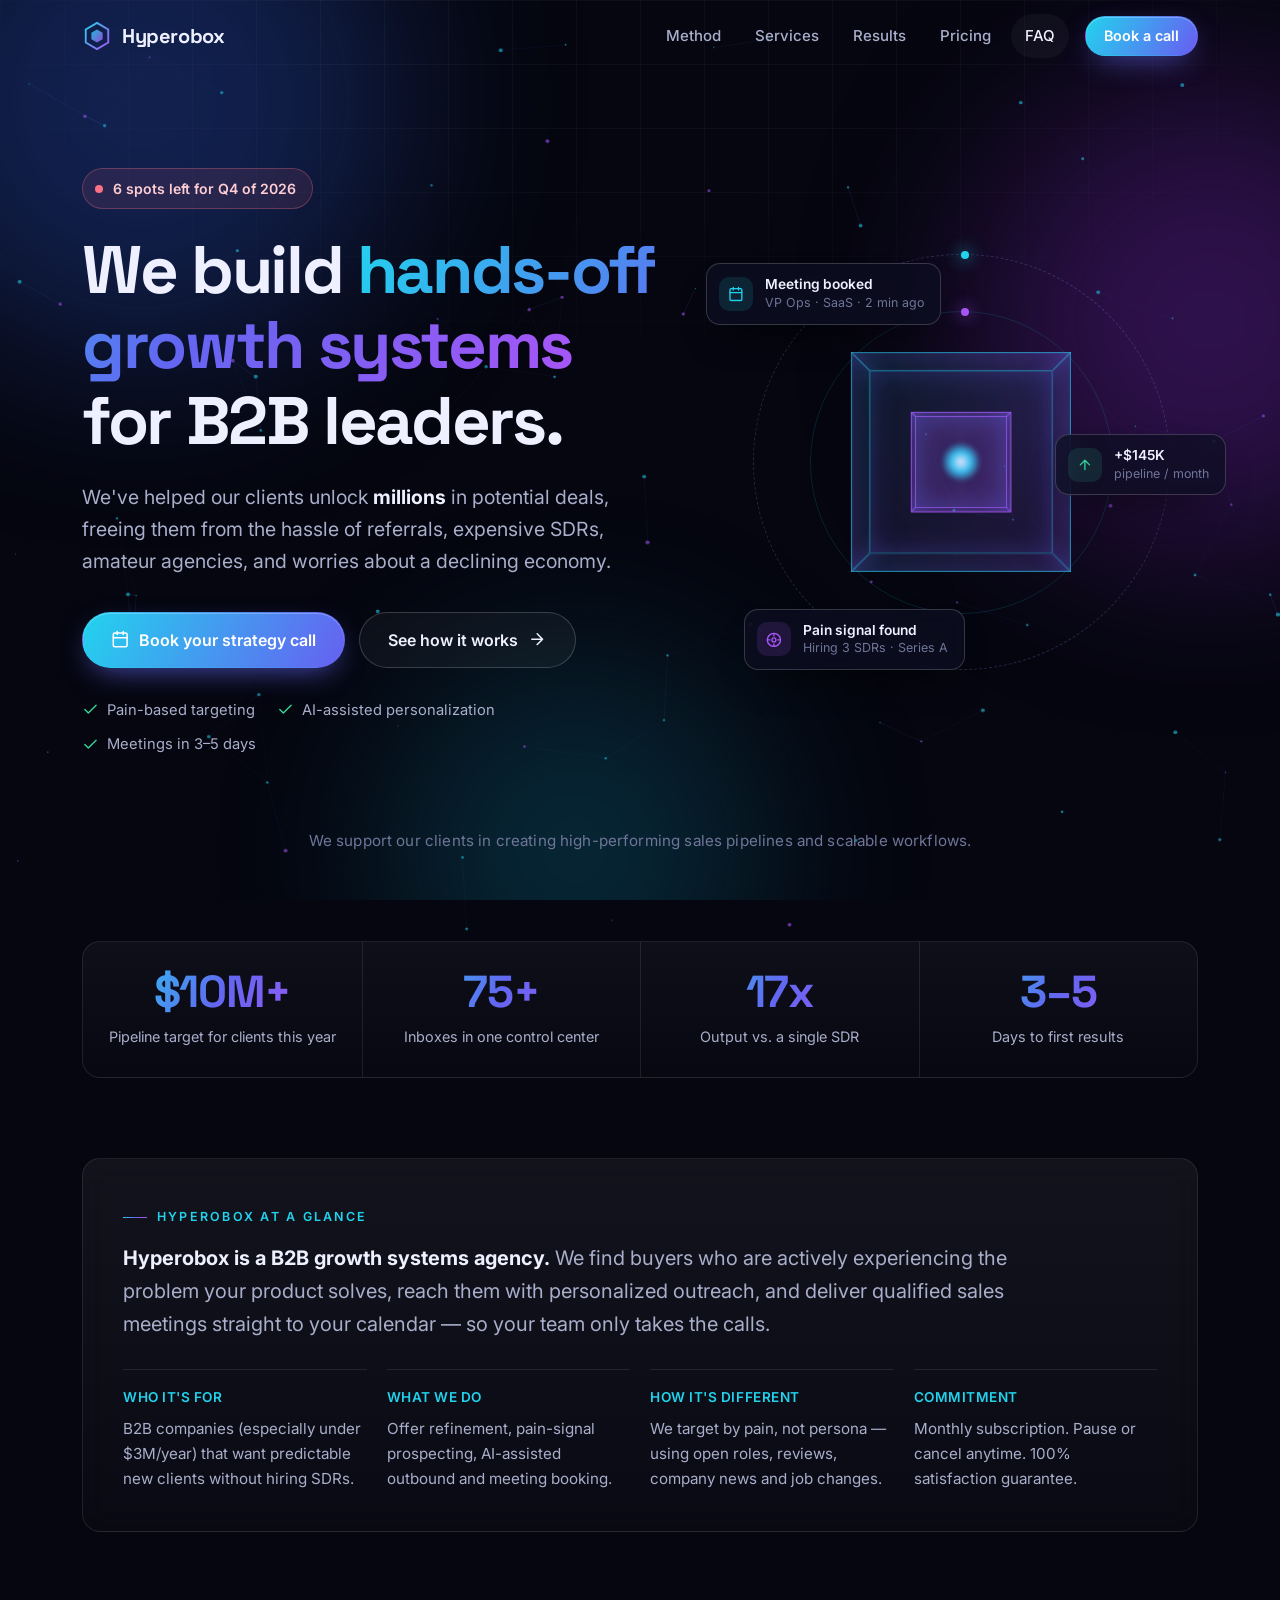
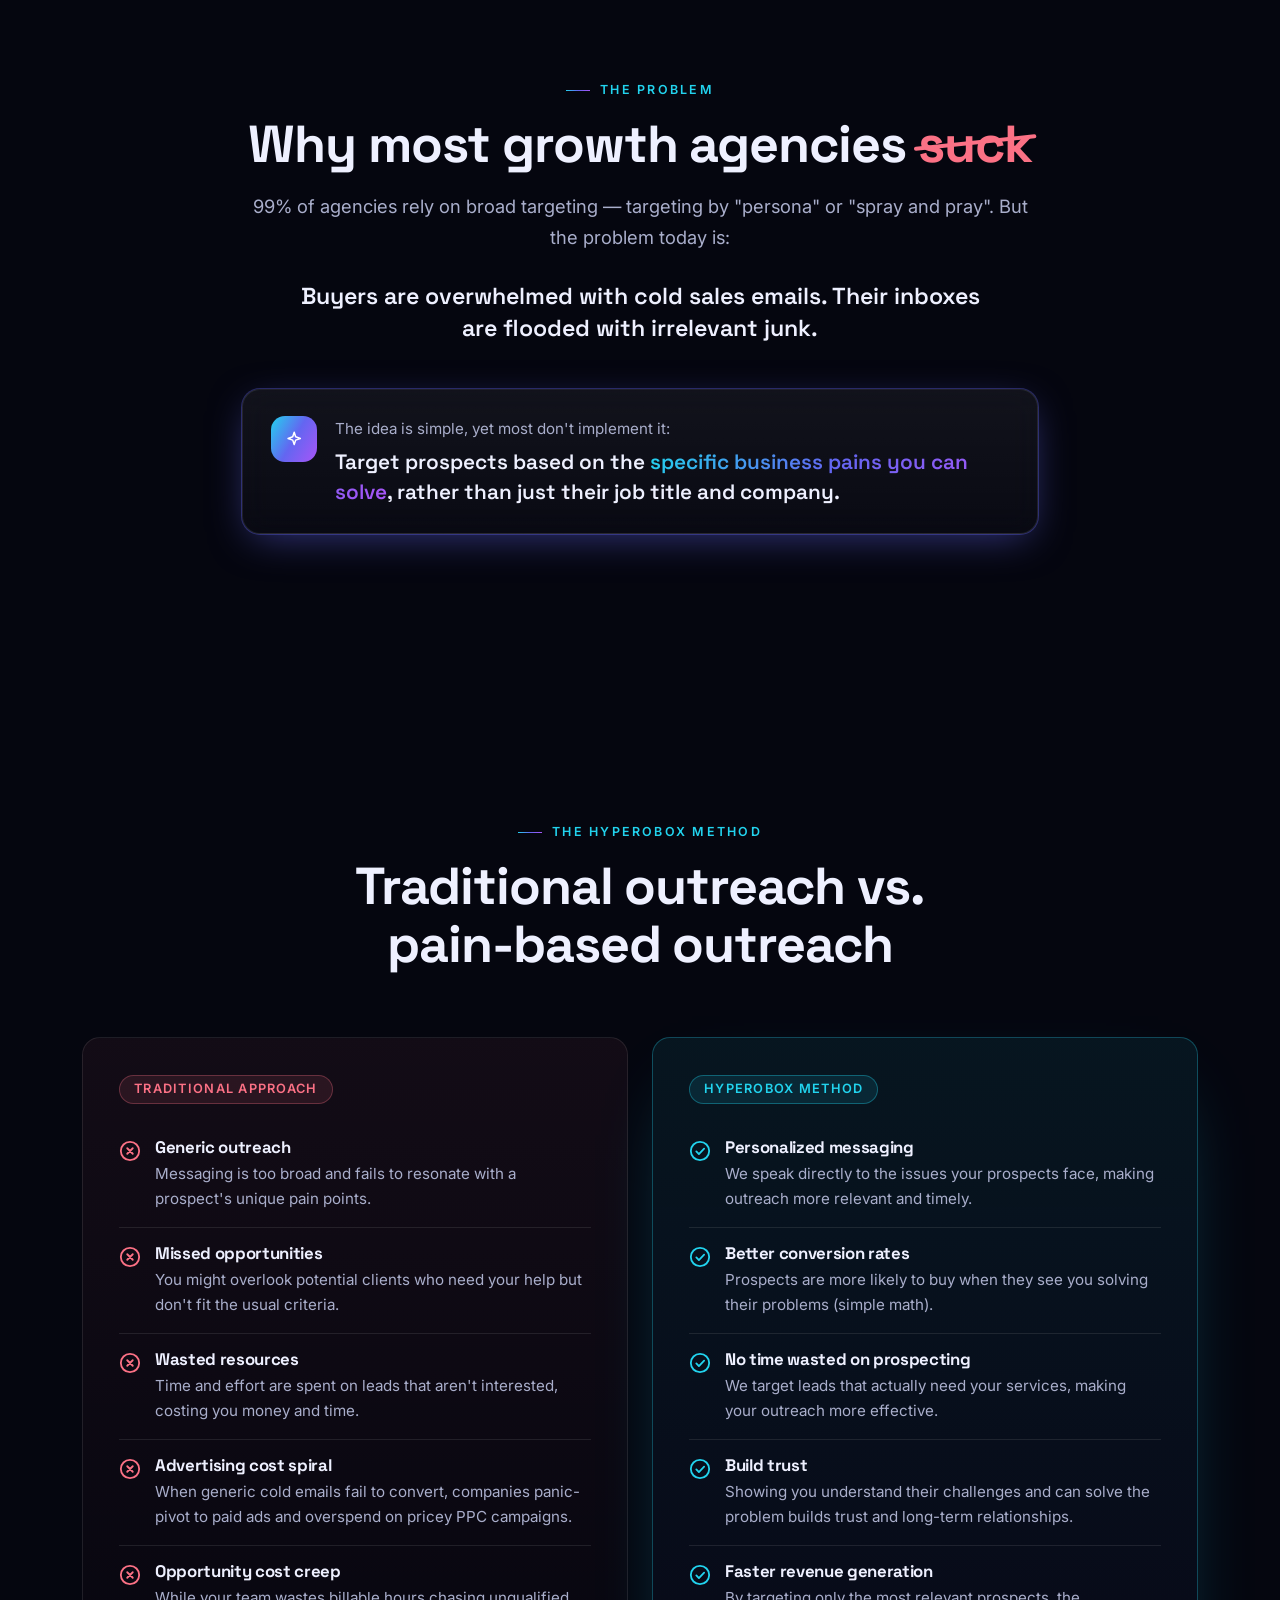
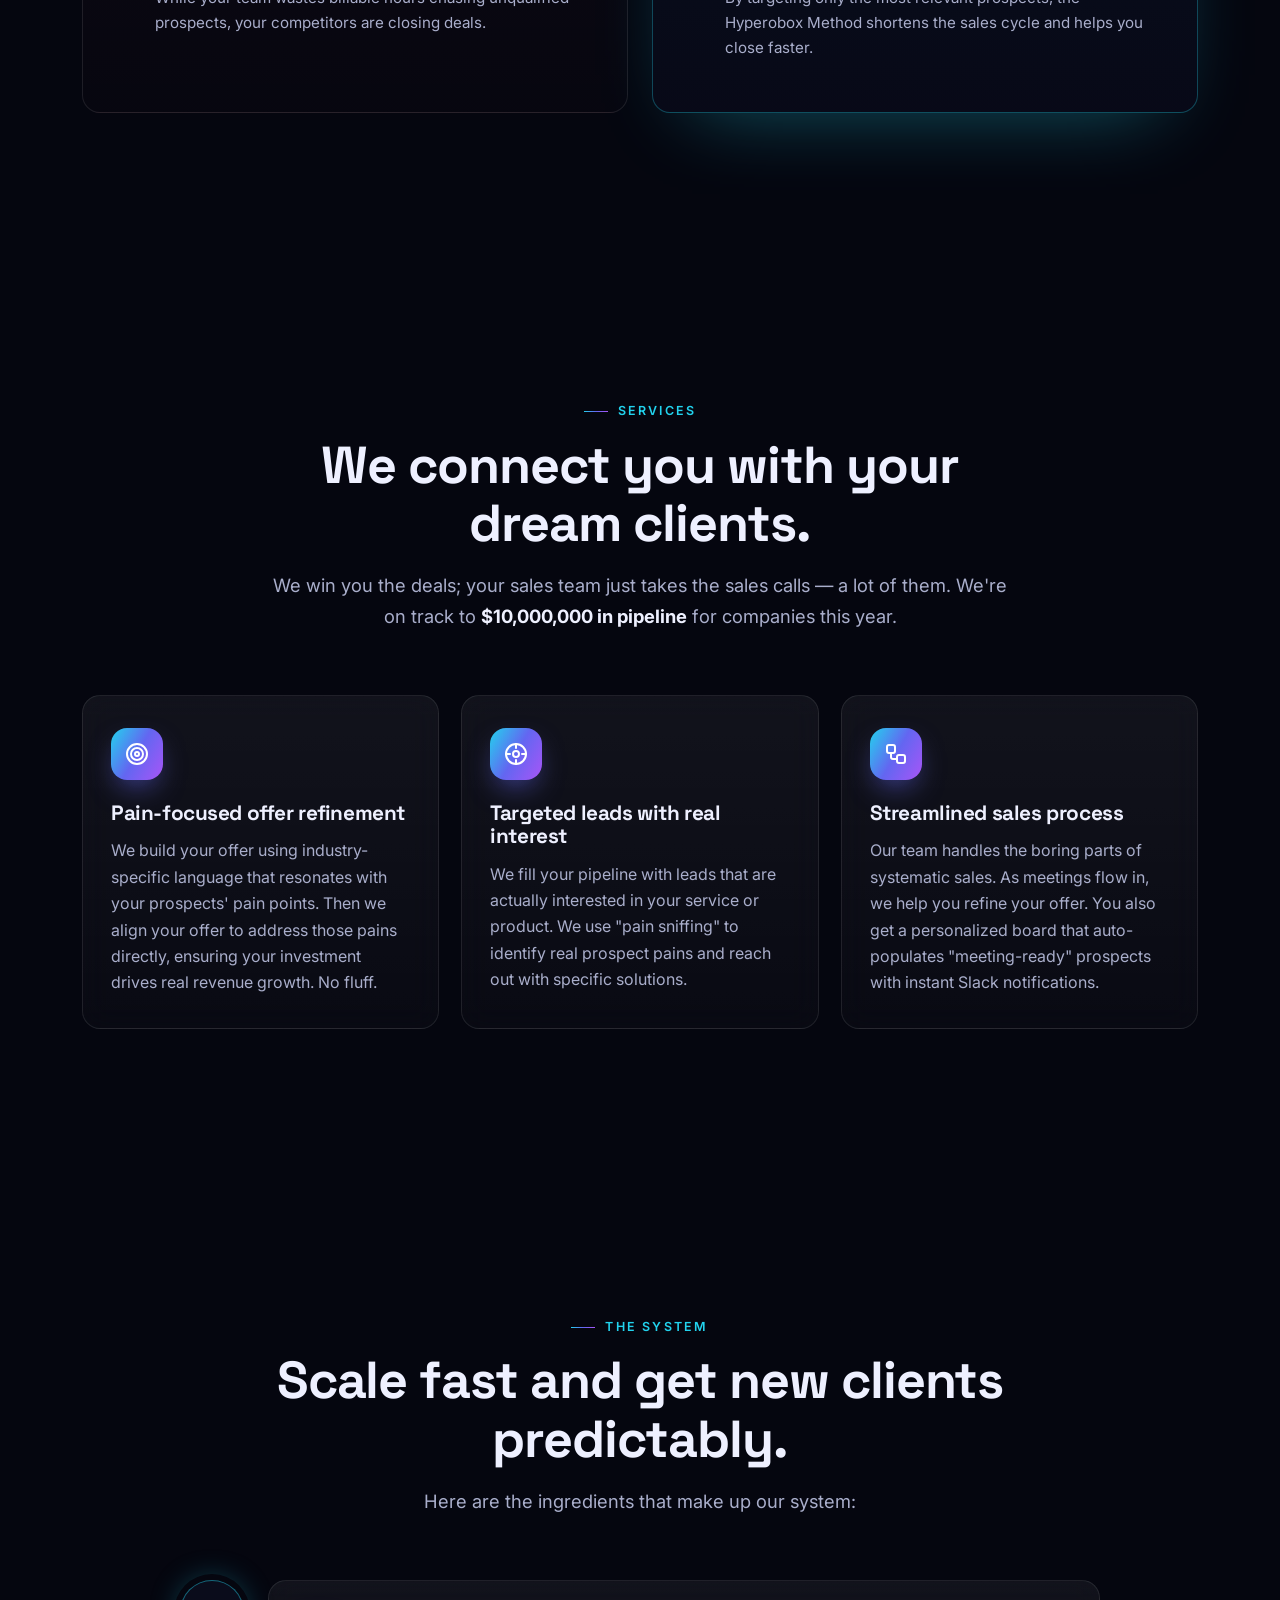
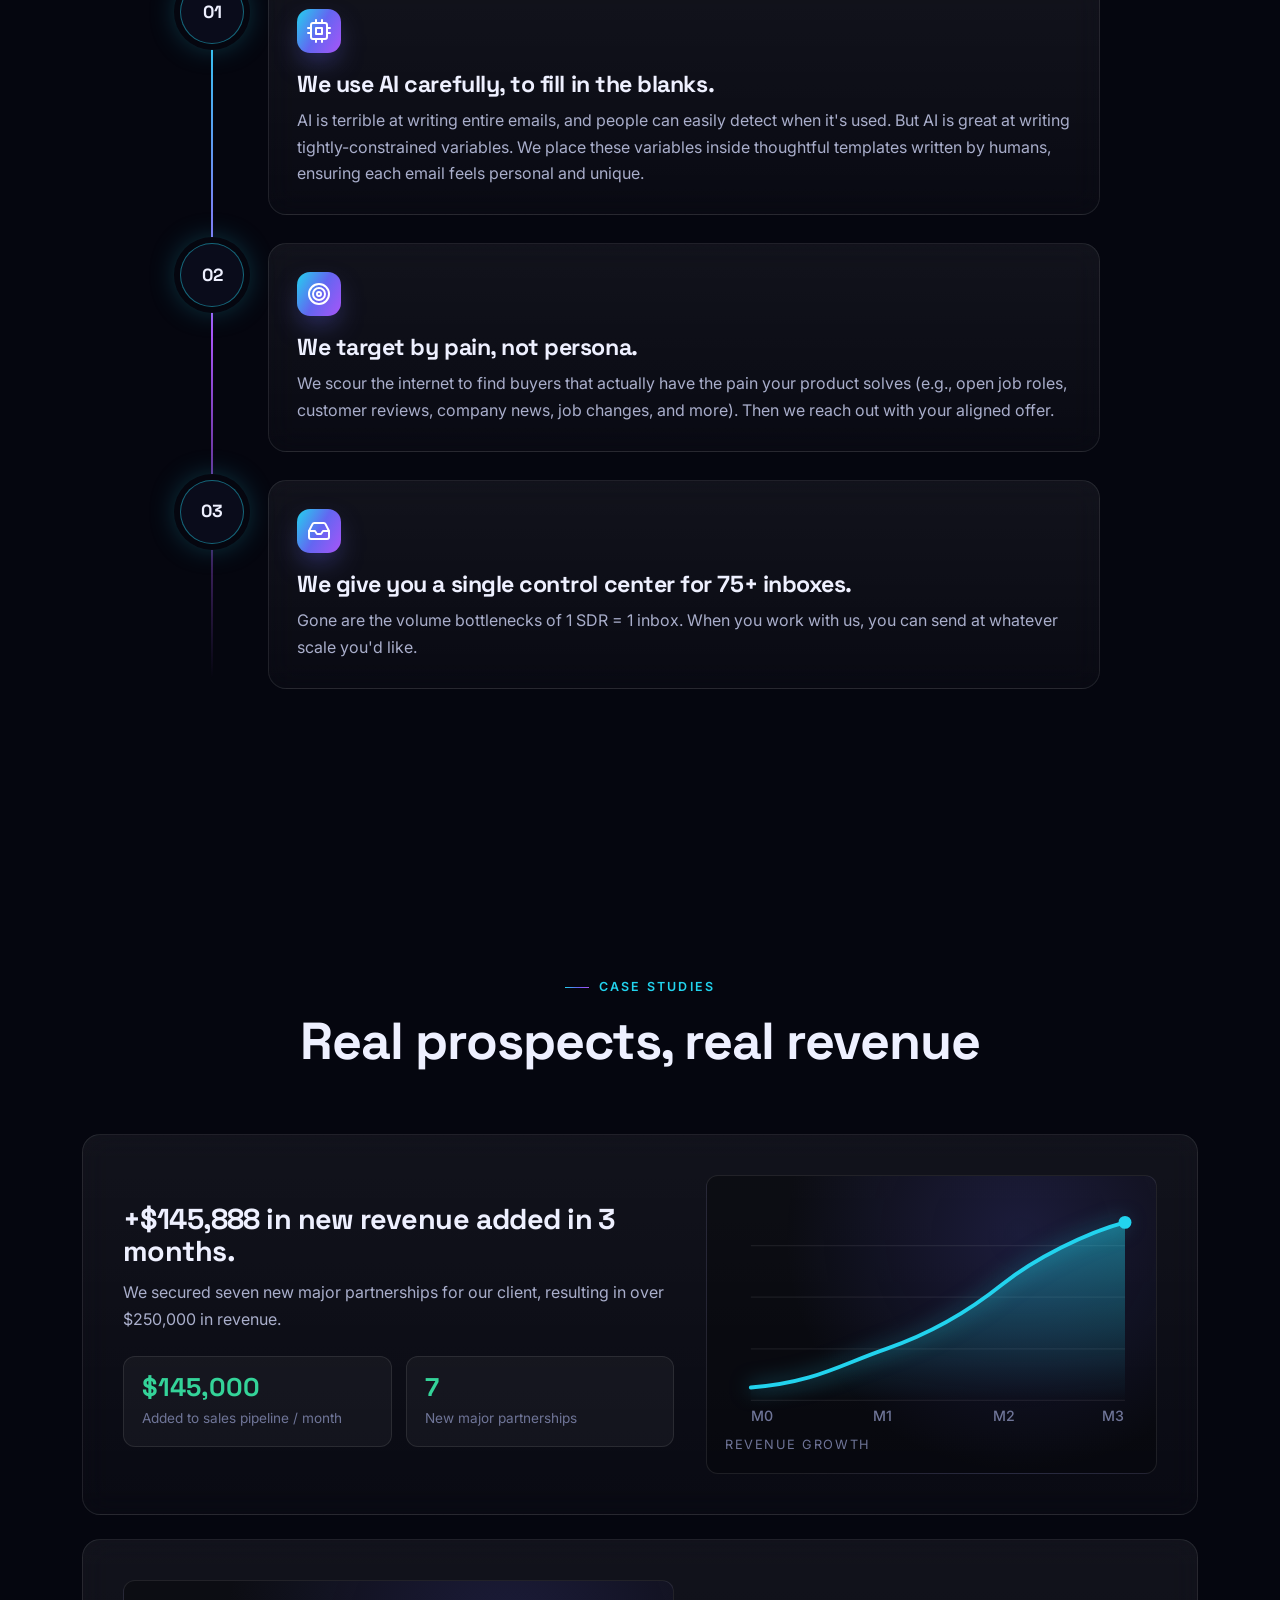
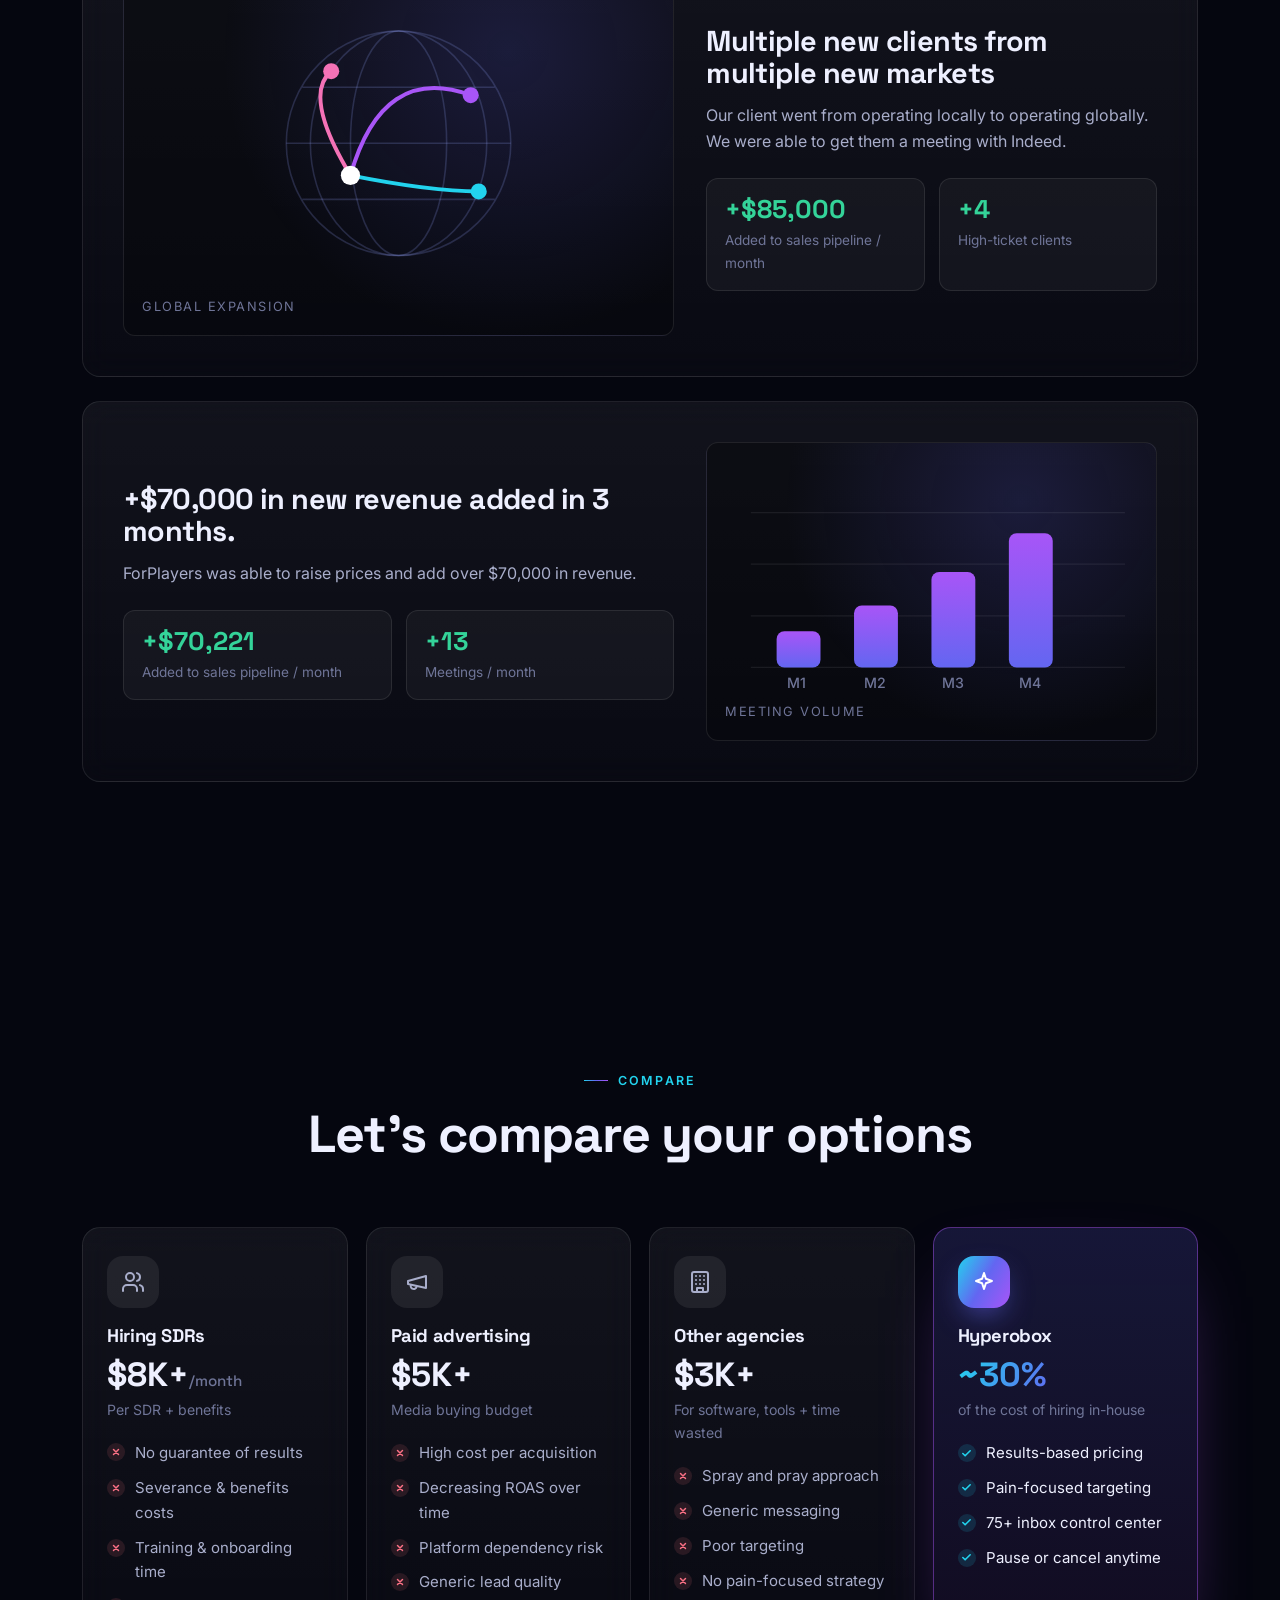
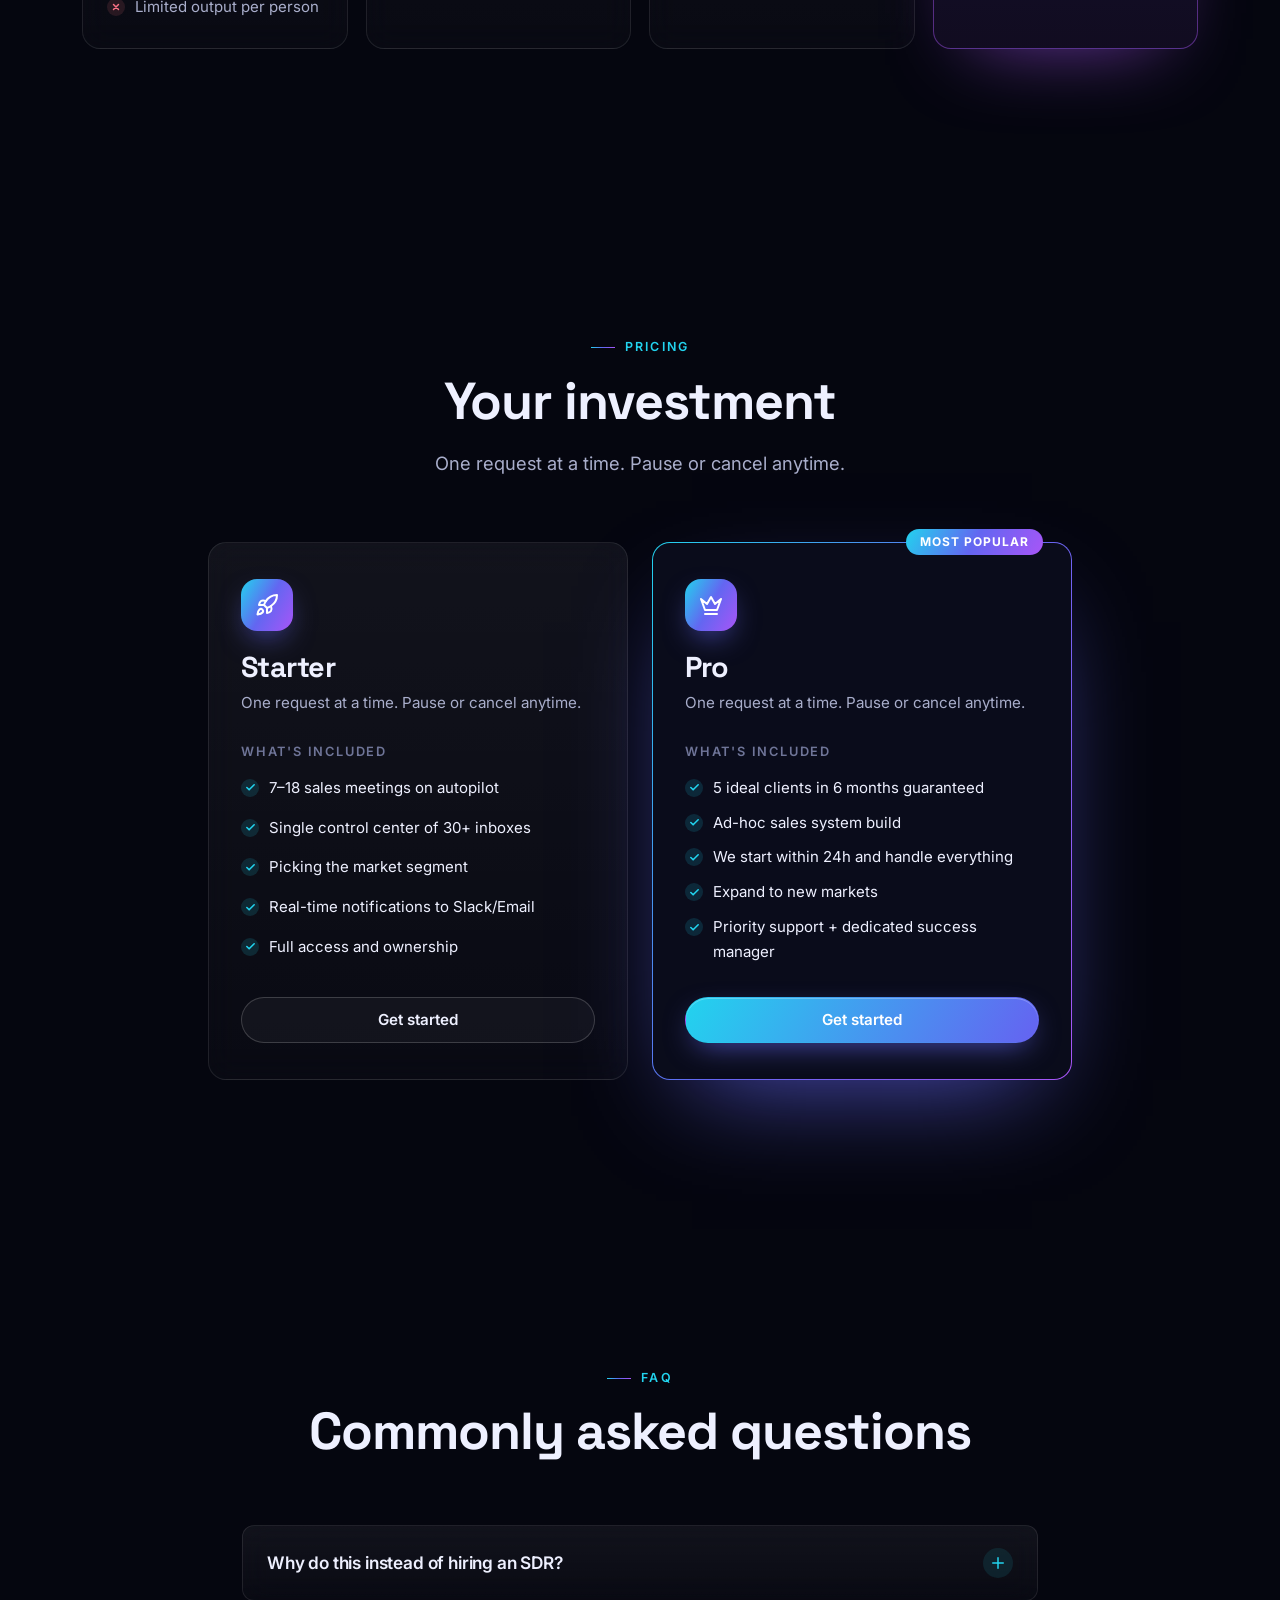
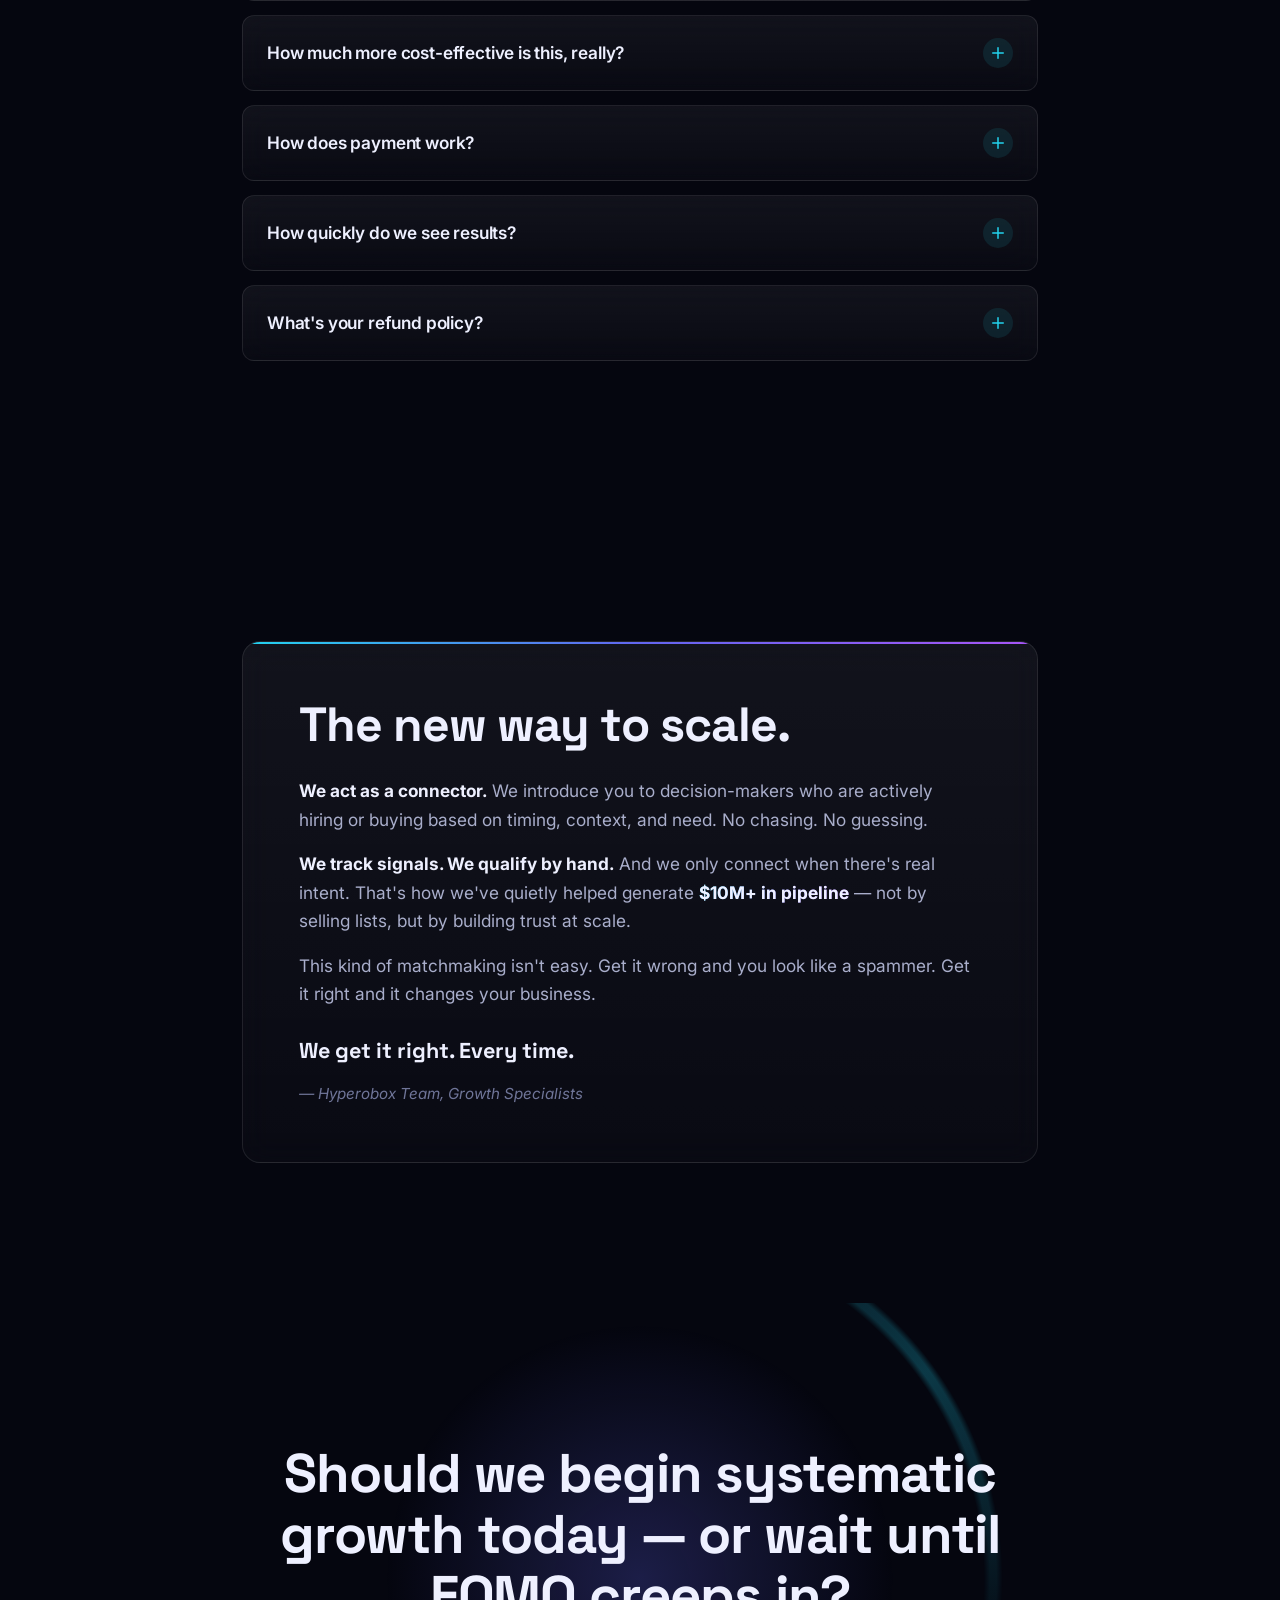
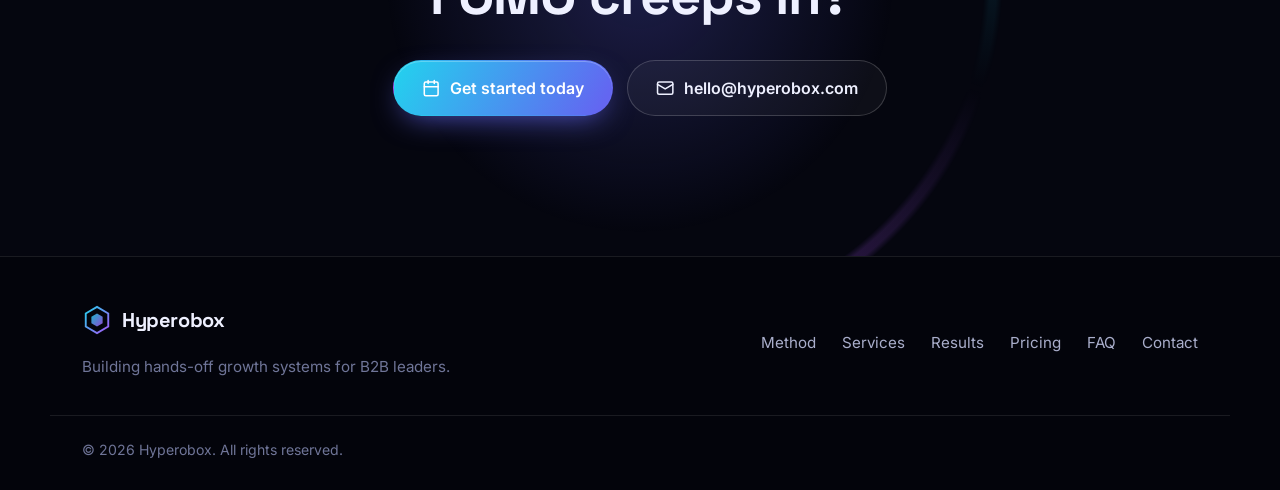
==== index.html @ f54b21c9 "Redesign Hyperobox site: futuristic UI, SEO and AI-discoverability - Rebuild index.html with semanti" ====
<!DOCTYPE html>
<html lang="en" dir="ltr">
<head>
  <meta charset="UTF-8" />
  <meta name="viewport" content="width=device-width, initial-scale=1, viewport-fit=cover" />

  <!-- Primary SEO -->
  <title>Hyperobox | Pain-Based B2B Lead Generation &amp; Growth Systems</title>
  <meta name="description" content="Hyperobox builds hands-off B2B growth systems: pain-based targeting, AI-assisted personalization and a 75+ inbox control center that books qualified sales meetings on autopilot." />
  <meta name="keywords" content="B2B lead generation, outbound sales system, cold email agency, pain-based targeting, appointment setting, sales pipeline, AI personalization, SDR alternative" />
  <meta name="author" content="Hyperobox" />
  <meta name="robots" content="index, follow, max-image-preview:large, max-snippet:-1, max-video-preview:-1" />
  <link rel="canonical" href="https://hyperobox.com/" />
  <meta name="theme-color" content="#05060f" />
  <meta name="color-scheme" content="dark" />

  <!-- Open Graph -->
  <meta property="og:type" content="website" />
  <meta property="og:site_name" content="Hyperobox" />
  <meta property="og:url" content="https://hyperobox.com/" />
  <meta property="og:title" content="Hyperobox | Hands-off B2B Growth Systems" />
  <meta property="og:description" content="Target by pain, not persona. Hyperobox fills your calendar with qualified B2B sales meetings — no SDRs, no spray-and-pray." />
  <meta property="og:image" content="https://hyperobox.com/assets/og-image.png" />
  <meta property="og:image:width" content="1200" />
  <meta property="og:image:height" content="630" />
  <meta property="og:image:alt" content="Hyperobox — hands-off growth systems for B2B leaders" />
  <meta property="og:locale" content="en_US" />

  <!-- Twitter -->
  <meta name="twitter:card" content="summary_large_image" />
  <meta name="twitter:title" content="Hyperobox | Hands-off B2B Growth Systems" />
  <meta name="twitter:description" content="Target by pain, not persona. Qualified B2B sales meetings on autopilot." />
  <meta name="twitter:image" content="https://hyperobox.com/assets/og-image.png" />

  <!-- Icons & manifest -->
  <link rel="icon" href="/favicon.svg" type="image/svg+xml" />
  <link rel="apple-touch-icon" href="/assets/apple-touch-icon.png" />
  <link rel="manifest" href="/site.webmanifest" />

  <!-- AI / LLM discovery -->
  <link rel="alternate" type="text/markdown" title="LLM-friendly summary" href="/llms.txt" />

  <!-- Fonts -->
  <link rel="preconnect" href="https://fonts.googleapis.com" />
  <link rel="preconnect" href="https://fonts.gstatic.com" crossorigin />
  <link rel="stylesheet" href="https://fonts.googleapis.com/css2?family=Inter:wght@400;500;600;700&family=Space+Grotesk:wght@500;600;700&display=swap" />

  <link rel="stylesheet" href="css/style.css" />
  <script>document.documentElement.classList.add("js")</script>

  <!-- Structured data (Schema.org) -->
  <script type="application/ld+json">
  {
    "@context": "https://schema.org",
    "@graph": [
      {
        "@type": "Organization",
        "@id": "https://hyperobox.com/#organization",
        "name": "Hyperobox",
        "url": "https://hyperobox.com/",
        "logo": "https://hyperobox.com/assets/logo.png",
        "email": "hello@hyperobox.com",
        "description": "Hyperobox builds hands-off B2B growth systems that target prospects by the business pains they have, not just their job title, and books qualified sales meetings for B2B companies.",
        "contactPoint": {
          "@type": "ContactPoint",
          "contactType": "sales",
          "email": "hello@hyperobox.com",
          "url": "https://cal.com/mohammadsunny/30min",
          "availableLanguage": ["English", "Bengali"]
        }
      },
      {
        "@type": "WebSite",
        "@id": "https://hyperobox.com/#website",
        "url": "https://hyperobox.com/",
        "name": "Hyperobox",
        "publisher": { "@id": "https://hyperobox.com/#organization" },
        "inLanguage": "en-US"
      },
      {
        "@type": "WebPage",
        "@id": "https://hyperobox.com/#webpage",
        "url": "https://hyperobox.com/",
        "name": "Hyperobox | Pain-Based B2B Lead Generation & Growth Systems",
        "isPartOf": { "@id": "https://hyperobox.com/#website" },
        "about": { "@id": "https://hyperobox.com/#service" },
        "primaryImageOfPage": "https://hyperobox.com/assets/og-image.png",
        "inLanguage": "en-US"
      },
      {
        "@type": "ProfessionalService",
        "@id": "https://hyperobox.com/#service",
        "name": "Hyperobox",
        "url": "https://hyperobox.com/",
        "image": "https://hyperobox.com/assets/og-image.png",
        "email": "hello@hyperobox.com",
        "priceRange": "$$",
        "areaServed": "Worldwide",
        "provider": { "@id": "https://hyperobox.com/#organization" },
        "serviceType": "B2B lead generation and outbound sales systems",
        "hasOfferCatalog": {
          "@type": "OfferCatalog",
          "name": "Hyperobox growth services",
          "itemListElement": [
            { "@type": "Offer", "itemOffered": { "@type": "Service", "name": "Pain-focused offer refinement", "description": "Rebuilds your offer in industry-specific language aligned to the exact pains your prospects have." } },
            { "@type": "Offer", "itemOffered": { "@type": "Service", "name": "Targeted leads with real interest", "description": "Pain-signal research (open roles, reviews, company news, job changes) to find buyers who need your product now." } },
            { "@type": "Offer", "itemOffered": { "@type": "Service", "name": "Streamlined sales process", "description": "A done-for-you outbound system with a single control center for 75+ inboxes and real-time Slack/email alerts for meeting-ready prospects." } },
            { "@type": "Offer", "name": "Starter plan", "description": "7–18 sales meetings on autopilot, control center of 30+ inboxes, market segment selection, real-time notifications, full access and ownership." },
            { "@type": "Offer", "name": "Pro plan", "description": "5 ideal clients in 6 months guaranteed, ad-hoc sales system build, start within 24h, new market expansion, priority support and dedicated success manager." }
          ]
        }
      },
      {
        "@type": "HowTo",
        "name": "How the Hyperobox growth system works",
        "description": "The three ingredients Hyperobox uses to help B2B companies scale and win new clients predictably.",
        "step": [
          { "@type": "HowToStep", "position": 1, "name": "Use AI carefully, to fill in the blanks", "text": "Human-written templates contain tightly-constrained variables that AI fills in, so every email feels personal and unique." },
          { "@type": "HowToStep", "position": 2, "name": "Target by pain, not persona", "text": "Find buyers who actually have the pain your product solves using signals like open job roles, customer reviews, company news and job changes, then reach out with an aligned offer." },
          { "@type": "HowToStep", "position": 3, "name": "Run everything from one control center", "text": "A single control center for more than 75 inboxes removes the 1 SDR = 1 inbox bottleneck so you can send at any scale." }
        ]
      },
      {
        "@type": "FAQPage",
        "@id": "https://hyperobox.com/#faq",
        "mainEntity": [
          { "@type": "Question", "name": "Why work with Hyperobox instead of hiring an SDR?", "acceptedAnswer": { "@type": "Answer", "text": "$8,595/mo minimum is what you'd pay a single good SDR — except for 17x the output. You're also on the hook for benefits and severance, and there's no guarantee they'll deliver. Our system is quantitatively and qualitatively better for most companies under $3M/year: you pay less and get results faster." } },
          { "@type": "Question", "name": "How much more cost-effective is Hyperobox, really?", "acceptedAnswer": { "@type": "Answer", "text": "When you account for payroll, benefits, severance and opportunity cost, our service is about 30% of the price of hiring in-house and about 70% of hiring an agency. You also get access to two ops executives who have helped scale several 8-figure companies, plus a 100% satisfaction guarantee." } },
          { "@type": "Question", "name": "How does payment work?", "acceptedAnswer": { "@type": "Answer", "text": "Our pricing is mostly based on results. After you choose a plan, we set up a subscription that renews on the same day each month. You can cancel or pause anytime." } },
          { "@type": "Question", "name": "How quickly do we see results?", "acceptedAnswer": { "@type": "Answer", "text": "You'll start seeing results within 3–5 days. Most clients see a positive ROI within the first month." } },
          { "@type": "Question", "name": "What's your refund policy?", "acceptedAnswer": { "@type": "Answer", "text": "If you're not 100% satisfied, we'll keep working for free until you are. We'll work diligently to address any concerns during your notice period." } }
        ]
      }
    ]
  }
  </script>
</head>

<body>
  <a class="skip-link" href="#main">Skip to content</a>

  <!-- Icon sprite (inline = zero extra requests) -->
  <svg width="0" height="0" class="sprite" aria-hidden="true" focusable="false">
    <defs>
      <linearGradient id="grad-icon" x1="0" y1="0" x2="1" y2="1">
        <stop offset="0" stop-color="#22d3ee" /><stop offset="1" stop-color="#a855f7" />
      </linearGradient>
    </defs>
    <symbol id="i-calendar" viewBox="0 0 24 24"><rect x="3" y="4" width="18" height="18" rx="2"/><path d="M16 2v4M8 2v4M3 10h18"/></symbol>
    <symbol id="i-arrow" viewBox="0 0 24 24"><path d="M5 12h14M12 5l7 7-7 7"/></symbol>
    <symbol id="i-x" viewBox="0 0 24 24"><circle cx="12" cy="12" r="10"/><path d="M15 9l-6 6M9 9l6 6"/></symbol>
    <symbol id="i-check-circle" viewBox="0 0 24 24"><circle cx="12" cy="12" r="10"/><path d="M8 12.5l2.8 2.8L16.5 9.5"/></symbol>
    <symbol id="i-check" viewBox="0 0 24 24"><path d="M20 6L9 17l-5-5"/></symbol>
    <symbol id="i-target" viewBox="0 0 24 24"><circle cx="12" cy="12" r="10"/><circle cx="12" cy="12" r="6"/><circle cx="12" cy="12" r="2"/></symbol>
    <symbol id="i-radar" viewBox="0 0 24 24"><circle cx="12" cy="12" r="10"/><path d="M22 12h-4M6 12H2M12 6V2M12 22v-4"/><circle cx="12" cy="12" r="3"/></symbol>
    <symbol id="i-flow" viewBox="0 0 24 24"><rect x="3" y="3" width="8" height="8" rx="2"/><path d="M7 11v4a2 2 0 0 0 2 2h4"/><rect x="13" y="13" width="8" height="8" rx="2"/></symbol>
    <symbol id="i-rocket" viewBox="0 0 24 24"><path d="M4.5 16.5c-1.5 1.26-2 5-2 5s3.74-.5 5-2c.71-.84.7-2.13-.09-2.91a2.18 2.18 0 0 0-2.91-.09z"/><path d="M12 15l-3-3a22 22 0 0 1 2-3.95A12.88 12.88 0 0 1 22 2c0 2.72-.78 7.5-6 11a22.35 22.35 0 0 1-4 2z"/><path d="M9 12H4s.55-3.03 2-4c1.62-1.08 5 0 5 0M12 15v5s3.03-.55 4-2c1.08-1.62 0-5 0-5"/></symbol>
    <symbol id="i-crown" viewBox="0 0 24 24"><path d="M2 6l4 11h12l4-11-6 5-4-7-4 7z"/><path d="M6 21h12"/></symbol>
    <symbol id="i-mail" viewBox="0 0 24 24"><rect x="2" y="4" width="20" height="16" rx="2"/><path d="M22 7l-10 6L2 7"/></symbol>
    <symbol id="i-spark" viewBox="0 0 24 24"><path d="M12 3l1.9 5.8L20 11l-6.1 2.2L12 19l-1.9-5.8L4 11l6.1-2.2z"/></symbol>
    <symbol id="i-flame" viewBox="0 0 24 24"><path d="M8.5 14.5A2.5 2.5 0 0 0 11 12c0-1.38-.5-2-1-3-1.07-2.14-.22-4.05 2-6 .5 2.5 2 4.9 4 6.5 2 1.6 3 3.5 3 5.5a7 7 0 1 1-14 0c0-1.15.43-2.29 1-3a2.5 2.5 0 0 0 2.5 2.5z"/></symbol>
    <symbol id="i-cpu" viewBox="0 0 24 24"><rect x="4" y="4" width="16" height="16" rx="2"/><rect x="9" y="9" width="6" height="6"/><path d="M9 1v3M15 1v3M9 20v3M15 20v3M20 9h3M20 14h3M1 9h3M1 14h3"/></symbol>
    <symbol id="i-inbox" viewBox="0 0 24 24"><path d="M22 12h-6l-2 3h-4l-2-3H2"/><path d="M5.45 5.11L2 12v6a2 2 0 0 0 2 2h16a2 2 0 0 0 2-2v-6l-3.45-6.89A2 2 0 0 0 16.76 4H7.24a2 2 0 0 0-1.79 1.11z"/></symbol>
    <symbol id="i-users" viewBox="0 0 24 24"><path d="M16 21v-2a4 4 0 0 0-4-4H6a4 4 0 0 0-4 4v2"/><circle cx="9" cy="7" r="4"/><path d="M22 21v-2a4 4 0 0 0-3-3.87M16 3.13a4 4 0 0 1 0 7.75"/></symbol>
    <symbol id="i-megaphone" viewBox="0 0 24 24"><path d="M3 11l18-5v12L3 14v-3z"/><path d="M11.6 16.8a3 3 0 1 1-5.8-1.6"/></symbol>
    <symbol id="i-building" viewBox="0 0 24 24"><rect x="4" y="2" width="16" height="20" rx="2"/><path d="M9 22v-4h6v4M8 6h.01M12 6h.01M16 6h.01M8 10h.01M12 10h.01M16 10h.01M8 14h.01M12 14h.01M16 14h.01"/></symbol>
    <symbol id="i-plus" viewBox="0 0 24 24"><path d="M12 5v14M5 12h14"/></symbol>
    <symbol id="i-up" viewBox="0 0 24 24"><path d="M12 19V5M5 12l7-7 7 7"/></symbol>
  </svg>

  <!-- Background layers -->
  <div class="bg-grid" aria-hidden="true"></div>
  <div class="bg-aurora" aria-hidden="true"><span></span><span></span><span></span></div>
  <div class="scroll-progress" aria-hidden="true"></div>

  <!-- Header / Navigation -->
  <header class="site-header" id="top">
    <nav class="nav container" aria-label="Primary">
      <a href="#home" class="brand" aria-label="Hyperobox home">
        <svg class="brand-mark" viewBox="0 0 32 32" aria-hidden="true">
          <path d="M16 2l12 7v14l-12 7-12-7V9z" fill="none" stroke="url(#grad-icon)" stroke-width="2"/>
          <path d="M16 9l6 3.5v7L16 23l-6-3.5v-7z" fill="url(#grad-icon)" opacity=".85"/>
        </svg>
        <span>Hyperobox</span>
      </a>

      <div class="nav-menu" id="nav-menu">
        <a href="#method" class="nav-link">Method</a>
        <a href="#services" class="nav-link">Services</a>
        <a href="#results" class="nav-link">Results</a>
        <a href="#pricing" class="nav-link">Pricing</a>
        <a href="#faq" class="nav-link">FAQ</a>
        <a href="https://cal.com/mohammadsunny/30min" class="btn btn-primary btn-sm nav-cta"
           data-cal-link="mohammadsunny/30min" data-cal-namespace="30min" data-cal-config='{"layout":"month_view"}'>
          Book a call
        </a>
      </div>

      <button class="nav-toggle" id="nav-toggle" type="button" aria-label="Open menu" aria-controls="nav-menu" aria-expanded="false">
        <span></span><span></span><span></span>
      </button>
    </nav>
  </header>

  <main id="main">
    <!-- HERO -->
    <section id="home" class="hero" aria-labelledby="hero-title">
      <canvas class="hero-canvas" id="hero-canvas" aria-hidden="true"></canvas>
      <div class="container hero-grid">
        <div class="hero-copy">
          <p class="pill reveal">
            <span class="pulse-dot" aria-hidden="true"></span>
            6 spots left for Q4 of 2026
          </p>

          <h1 id="hero-title" class="reveal">
            We build <span class="text-gradient"><span class="nowrap">hands-off</span> growth systems</span> for B2B leaders.
          </h1>

          <p class="lead reveal">
            We've helped our clients unlock <strong>millions</strong> in potential deals, freeing them from the hassle of
            referrals, expensive SDRs, amateur agencies, and worries about a declining economy.
          </p>

          <div class="hero-actions reveal">
            <a href="https://cal.com/mohammadsunny/30min" class="btn btn-primary btn-lg"
               data-cal-link="mohammadsunny/30min" data-cal-namespace="30min" data-cal-config='{"layout":"month_view"}'>
              <svg class="ico"><use href="#i-calendar"/></svg>
              Book your strategy call
            </a>
            <a href="#method" class="btn btn-ghost btn-lg">
              See how it works
              <svg class="ico"><use href="#i-arrow"/></svg>
            </a>
          </div>

          <ul class="hero-trust reveal" aria-label="What you get">
            <li><svg class="ico"><use href="#i-check"/></svg> Pain-based targeting</li>
            <li><svg class="ico"><use href="#i-check"/></svg> AI-assisted personalization</li>
            <li><svg class="ico"><use href="#i-check"/></svg> Meetings in 3–5 days</li>
          </ul>
        </div>

        <!-- Hero visual: the "hyper box" -->
        <div class="hero-visual" aria-hidden="true">
          <div class="orbit orbit-1"></div>
          <div class="orbit orbit-2"></div>
          <div class="hypercube">
            <div class="cube cube-outer">
              <i class="f1"></i><i class="f2"></i><i class="f3"></i><i class="f4"></i><i class="f5"></i><i class="f6"></i>
            </div>
            <div class="cube cube-inner">
              <i class="f1"></i><i class="f2"></i><i class="f3"></i><i class="f4"></i><i class="f5"></i><i class="f6"></i>
            </div>
            <div class="core"></div>
          </div>

          <div class="float-card fc-1">
            <span class="fc-icon"><svg class="ico"><use href="#i-calendar"/></svg></span>
            <div><b>Meeting booked</b><small>VP Ops · SaaS · 2 min ago</small></div>
          </div>
          <div class="float-card fc-2">
            <span class="fc-icon fc-green"><svg class="ico"><use href="#i-up"/></svg></span>
            <div><b>+$145K</b><small>pipeline / month</small></div>
          </div>
          <div class="float-card fc-3">
            <span class="fc-icon fc-violet"><svg class="ico"><use href="#i-radar"/></svg></span>
            <div><b>Pain signal found</b><small>Hiring 3 SDRs · Series A</small></div>
          </div>
        </div>
      </div>

      <div class="container">
        <p class="hero-metric reveal">We support our clients in creating high-performing sales pipelines and scalable workflows.</p>
      </div>
    </section>

    <!-- STATS / AT A GLANCE -->
    <section class="stats" aria-label="Hyperobox by the numbers">
      <div class="container stats-grid">
        <div class="stat reveal">
          <span class="stat-value" data-count="10" data-prefix="$" data-suffix="M+">$10M+</span>
          <span class="stat-label">Pipeline target for clients this year</span>
        </div>
        <div class="stat reveal">
          <span class="stat-value" data-count="75" data-suffix="+">75+</span>
          <span class="stat-label">Inboxes in one control center</span>
        </div>
        <div class="stat reveal">
          <span class="stat-value" data-count="17" data-suffix="x">17x</span>
          <span class="stat-label">Output vs. a single SDR</span>
        </div>
        <div class="stat reveal">
          <span class="stat-value">3–5</span>
          <span class="stat-label">Days to first results</span>
        </div>
      </div>
    </section>

    <!-- AT A GLANCE (concise, answer-engine friendly) -->
    <section class="glance" aria-labelledby="glance-title">
      <div class="container">
        <div class="glance-card glass reveal">
          <h2 id="glance-title" class="eyebrow">Hyperobox at a glance</h2>
          <p class="glance-summary">
            <strong>Hyperobox is a B2B growth systems agency.</strong> We find buyers who are actively experiencing the
            problem your product solves, reach them with personalized outreach, and deliver qualified sales meetings
            straight to your calendar — so your team only takes the calls.
          </p>
          <dl class="glance-list">
            <div><dt>Who it's for</dt><dd>B2B companies (especially under $3M/year) that want predictable new clients without hiring SDRs.</dd></div>
            <div><dt>What we do</dt><dd>Offer refinement, pain-signal prospecting, AI-assisted outbound and meeting booking.</dd></div>
            <div><dt>How it's different</dt><dd>We target by pain, not persona — using open roles, reviews, company news and job changes.</dd></div>
            <div><dt>Commitment</dt><dd>Monthly subscription. Pause or cancel anytime. 100% satisfaction guarantee.</dd></div>
          </dl>
        </div>
      </div>
    </section>

    <!-- PROBLEM -->
    <section class="section problem" aria-labelledby="problem-title">
      <div class="container narrow center">
        <p class="eyebrow reveal">The problem</p>
        <h2 id="problem-title" class="reveal">Why most growth agencies <em class="strike">suck</em></h2>
        <p class="section-sub reveal">
          99% of agencies rely on broad targeting — targeting by "persona" or "spray and pray". But the problem today is:
        </p>
        <p class="callout-quote reveal">
          Buyers are overwhelmed with cold sales emails. Their inboxes are flooded with irrelevant junk.
        </p>
        <div class="insight glass reveal">
          <span class="insight-icon"><svg class="ico"><use href="#i-spark"/></svg></span>
          <div>
            <p class="insight-kicker">The idea is simple, yet most don't implement it:</p>
            <p class="insight-text">Target prospects based on the <span class="text-gradient">specific business pains you can solve</span>, rather than just their job title and company.</p>
          </div>
        </div>
      </div>
    </section>

    <!-- COMPARISON -->
    <section id="method" class="section compare" aria-labelledby="compare-title">
      <div class="container">
        <div class="section-head center">
          <p class="eyebrow reveal">The Hyperobox Method</p>
          <h2 id="compare-title" class="reveal">Traditional outreach vs. <span class="nowrap">pain-based</span> outreach</h2>
        </div>

        <div class="compare-grid">
          <article class="compare-col compare-old reveal" aria-labelledby="old-title">
            <header class="compare-head">
              <span class="tag tag-red">Traditional approach</span>
              <h3 id="old-title" class="visually-hidden">Traditional approach</h3>
            </header>
            <ul class="compare-list">
              <li><svg class="ico ico-x"><use href="#i-x"/></svg><div><h4>Generic outreach</h4><p>Messaging is too broad and fails to resonate with a prospect's unique pain points.</p></div></li>
              <li><svg class="ico ico-x"><use href="#i-x"/></svg><div><h4>Missed opportunities</h4><p>You might overlook potential clients who need your help but don't fit the usual criteria.</p></div></li>
              <li><svg class="ico ico-x"><use href="#i-x"/></svg><div><h4>Wasted resources</h4><p>Time and effort are spent on leads that aren't interested, costing you money and time.</p></div></li>
              <li><svg class="ico ico-x"><use href="#i-x"/></svg><div><h4>Advertising cost spiral</h4><p>When generic cold emails fail to convert, companies panic-pivot to paid ads and overspend on pricey PPC campaigns.</p></div></li>
              <li><svg class="ico ico-x"><use href="#i-x"/></svg><div><h4>Opportunity cost creep</h4><p>While your team wastes billable hours chasing unqualified prospects, your competitors are closing deals.</p></div></li>
            </ul>
          </article>

          <article class="compare-col compare-new reveal" aria-labelledby="new-title">
            <header class="compare-head">
              <span class="tag tag-cyan">Hyperobox Method</span>
              <h3 id="new-title" class="visually-hidden">Hyperobox Method</h3>
            </header>
            <ul class="compare-list">
              <li><svg class="ico ico-ok"><use href="#i-check-circle"/></svg><div><h4>Personalized messaging</h4><p>We speak directly to the issues your prospects face, making outreach more relevant and timely.</p></div></li>
              <li><svg class="ico ico-ok"><use href="#i-check-circle"/></svg><div><h4>Better conversion rates</h4><p>Prospects are more likely to buy when they see you solving their problems (simple math).</p></div></li>
              <li><svg class="ico ico-ok"><use href="#i-check-circle"/></svg><div><h4>No time wasted on prospecting</h4><p>We target leads that actually need your services, making your outreach more effective.</p></div></li>
              <li><svg class="ico ico-ok"><use href="#i-check-circle"/></svg><div><h4>Build trust</h4><p>Showing you understand their challenges and can solve the problem builds trust and long-term relationships.</p></div></li>
              <li><svg class="ico ico-ok"><use href="#i-check-circle"/></svg><div><h4>Faster revenue generation</h4><p>By targeting only the most relevant prospects, the Hyperobox Method shortens the sales cycle and helps you close faster.</p></div></li>
            </ul>
          </article>
        </div>
      </div>
    </section>

    <!-- SERVICES -->
    <section id="services" class="section services" aria-labelledby="services-title">
      <div class="container">
        <div class="section-head center">
          <p class="eyebrow reveal">Services</p>
          <h2 id="services-title" class="reveal">We connect you with your dream clients.</h2>
          <p class="section-sub reveal">
            We win you the deals; your sales team just takes the sales calls — a lot of them.
            We're on track to <strong>$10,000,000 in pipeline</strong> for companies this year.
          </p>
        </div>

        <div class="card-grid">
          <article class="card glass tilt reveal">
            <span class="card-icon"><svg class="ico"><use href="#i-target"/></svg></span>
            <h3>Pain-focused offer refinement</h3>
            <p>We build your offer using industry-specific language that resonates with your prospects' pain points. Then we align your offer to address those pains directly, ensuring your investment drives real revenue growth. No fluff.</p>
          </article>
          <article class="card glass tilt reveal">
            <span class="card-icon"><svg class="ico"><use href="#i-radar"/></svg></span>
            <h3>Targeted leads with real interest</h3>
            <p>We fill your pipeline with leads that are actually interested in your service or product. We use "pain sniffing" to identify real prospect pains and reach out with specific solutions.</p>
          </article>
          <article class="card glass tilt reveal">
            <span class="card-icon"><svg class="ico"><use href="#i-flow"/></svg></span>
            <h3>Streamlined sales process</h3>
            <p>Our team handles the boring parts of systematic sales. As meetings flow in, we help you refine your offer. You also get a personalized board that auto-populates "meeting-ready" prospects with instant Slack notifications.</p>
          </article>
        </div>
      </div>
    </section>

    <!-- SYSTEM / PROCESS -->
    <section class="section system" aria-labelledby="system-title">
      <div class="container">
        <div class="section-head center">
          <p class="eyebrow reveal">The system</p>
          <h2 id="system-title" class="reveal">Scale fast and get new clients predictably.</h2>
          <p class="section-sub reveal">Here are the ingredients that make up our system:</p>
        </div>

        <ol class="timeline">
          <li class="step reveal">
            <span class="step-num">01</span>
            <div class="step-body glass">
              <span class="card-icon"><svg class="ico"><use href="#i-cpu"/></svg></span>
              <h3>We use AI carefully, to fill in the blanks.</h3>
              <p>AI is terrible at writing entire emails, and people can easily detect when it's used. But AI is great at writing tightly-constrained variables. We place these variables inside thoughtful templates written by humans, ensuring each email feels personal and unique.</p>
            </div>
          </li>
          <li class="step reveal">
            <span class="step-num">02</span>
            <div class="step-body glass">
              <span class="card-icon"><svg class="ico"><use href="#i-target"/></svg></span>
              <h3>We target by pain, not persona.</h3>
              <p>We scour the internet to find buyers that actually have the pain your product solves (e.g., open job roles, customer reviews, company news, job changes, and more). Then we reach out with your aligned offer.</p>
            </div>
          </li>
          <li class="step reveal">
            <span class="step-num">03</span>
            <div class="step-body glass">
              <span class="card-icon"><svg class="ico"><use href="#i-inbox"/></svg></span>
              <h3>We give you a single control center for 75+ inboxes.</h3>
              <p>Gone are the volume bottlenecks of 1 SDR = 1 inbox. When you work with us, you can send at whatever scale you'd like.</p>
            </div>
          </li>
        </ol>
      </div>
    </section>

    <!-- RESULTS -->
    <section id="results" class="section results" aria-labelledby="results-title">
      <div class="container">
        <div class="section-head center">
          <p class="eyebrow reveal">Case studies</p>
          <h2 id="results-title" class="reveal">Real prospects, real revenue</h2>
        </div>

        <div class="cases">
          <article class="case glass reveal">
            <div class="case-copy">
              <h3>+$145,888 in new revenue added in 3 months.</h3>
              <p>We secured seven new major partnerships for our client, resulting in over $250,000 in revenue.</p>
              <div class="metrics">
                <div class="metric"><span class="metric-value">$145,000</span><span class="metric-label">Added to sales pipeline / month</span></div>
                <div class="metric"><span class="metric-value">7</span><span class="metric-label">New major partnerships</span></div>
              </div>
            </div>
            <figure class="case-viz">
              <svg viewBox="0 0 320 180" role="img" aria-labelledby="c1t">
                <title id="c1t">Monthly pipeline growing over three months</title>
                <defs>
                  <linearGradient id="area1" x1="0" y1="0" x2="0" y2="1"><stop offset="0" stop-color="#22d3ee" stop-opacity=".45"/><stop offset="1" stop-color="#22d3ee" stop-opacity="0"/></linearGradient>
                </defs>
                <g class="viz-grid"><path d="M20 40H310M20 80H310M20 120H310M20 160H310"/></g>
                <path class="viz-area" d="M20 160 L20 150 C70 146 90 132 125 120 S190 90 215 70 S280 30 310 22 L310 160Z" fill="url(#area1)"/>
                <path class="viz-line draw" d="M20 150 C70 146 90 132 125 120 S190 90 215 70 S280 30 310 22" stroke="#22d3ee"/>
                <circle class="viz-dot" cx="310" cy="22" r="5" fill="#22d3ee"/>
                <g class="viz-label"><text x="20" y="176">M0</text><text x="115" y="176">M1</text><text x="208" y="176">M2</text><text x="292" y="176">M3</text></g>
              </svg>
              <figcaption>Revenue growth</figcaption>
            </figure>
          </article>

          <article class="case glass reveal">
            <div class="case-copy">
              <h3>Multiple new clients from multiple new markets</h3>
              <p>Our client went from operating locally to operating globally. We were able to get them a meeting with Indeed.</p>
              <div class="metrics">
                <div class="metric"><span class="metric-value">+$85,000</span><span class="metric-label">Added to sales pipeline / month</span></div>
                <div class="metric"><span class="metric-value">+4</span><span class="metric-label">High-ticket clients</span></div>
              </div>
            </div>
            <figure class="case-viz">
              <svg viewBox="0 0 320 180" role="img" aria-labelledby="c2t">
                <title id="c2t">Expansion from one local market to several global markets</title>
                <g class="viz-globe">
                  <circle cx="160" cy="90" r="70"/>
                  <ellipse cx="160" cy="90" rx="30" ry="70"/>
                  <ellipse cx="160" cy="90" rx="55" ry="70"/>
                  <path d="M90 90H230M100 55H220M100 125H220"/>
                </g>
                <g class="viz-arcs">
                  <path class="draw" d="M130 110 Q150 40 205 60" stroke="#a855f7"/>
                  <path class="draw" d="M130 110 Q180 120 210 120" stroke="#22d3ee"/>
                  <path class="draw" d="M130 110 Q100 60 118 45" stroke="#f472b6"/>
                </g>
                <circle cx="130" cy="110" r="6" fill="#fff"/>
                <circle cx="205" cy="60" r="5" fill="#a855f7"/><circle cx="210" cy="120" r="5" fill="#22d3ee"/><circle cx="118" cy="45" r="5" fill="#f472b6"/>
              </svg>
              <figcaption>Global expansion</figcaption>
            </figure>
          </article>

          <article class="case glass reveal">
            <div class="case-copy">
              <h3>+$70,000 in new revenue added in 3 months.</h3>
              <p>ForPlayers was able to raise prices and add over $70,000 in revenue.</p>
              <div class="metrics">
                <div class="metric"><span class="metric-value">+$70,221</span><span class="metric-label">Added to sales pipeline / month</span></div>
                <div class="metric"><span class="metric-value">+13</span><span class="metric-label">Meetings / month</span></div>
              </div>
            </div>
            <figure class="case-viz">
              <svg viewBox="0 0 320 180" role="img" aria-labelledby="c3t">
                <title id="c3t">Meeting volume increasing month over month</title>
                <defs>
                  <linearGradient id="bar" x1="0" y1="1" x2="0" y2="0"><stop offset="0" stop-color="#6366f1"/><stop offset="1" stop-color="#a855f7"/></linearGradient>
                </defs>
                <g class="viz-grid"><path d="M20 40H310M20 80H310M20 120H310M20 160H310"/></g>
                <g class="viz-bars" fill="url(#bar)">
                  <rect x="40" y="132" width="34" height="28" rx="6"/>
                  <rect x="100" y="112" width="34" height="48" rx="6"/>
                  <rect x="160" y="86" width="34" height="74" rx="6"/>
                  <rect x="220" y="56" width="34" height="104" rx="6"/>
                </g>
                <g class="viz-label"><text x="48" y="176">M1</text><text x="108" y="176">M2</text><text x="168" y="176">M3</text><text x="228" y="176">M4</text></g>
              </svg>
              <figcaption>Meeting volume</figcaption>
            </figure>
          </article>
        </div>
      </div>
    </section>

    <!-- OPTIONS -->
    <section class="section options" aria-labelledby="options-title">
      <div class="container">
        <div class="section-head center">
          <p class="eyebrow reveal">Compare</p>
          <h2 id="options-title" class="reveal">Let's compare your options</h2>
        </div>

        <div class="options-grid">
          <article class="option glass reveal">
            <span class="card-icon dim"><svg class="ico"><use href="#i-users"/></svg></span>
            <h3>Hiring SDRs</h3>
            <p class="option-cost">$8K+<small>/month</small></p>
            <p class="option-sub">Per SDR + benefits</p>
            <ul class="x-list">
              <li>No guarantee of results</li>
              <li>Severance &amp; benefits costs</li>
              <li>Training &amp; onboarding time</li>
              <li>Limited output per person</li>
            </ul>
          </article>
          <article class="option glass reveal">
            <span class="card-icon dim"><svg class="ico"><use href="#i-megaphone"/></svg></span>
            <h3>Paid advertising</h3>
            <p class="option-cost">$5K+</p>
            <p class="option-sub">Media buying budget</p>
            <ul class="x-list">
              <li>High cost per acquisition</li>
              <li>Decreasing ROAS over time</li>
              <li>Platform dependency risk</li>
              <li>Generic lead quality</li>
            </ul>
          </article>
          <article class="option glass reveal">
            <span class="card-icon dim"><svg class="ico"><use href="#i-building"/></svg></span>
            <h3>Other agencies</h3>
            <p class="option-cost">$3K+</p>
            <p class="option-sub">For software, tools + time wasted</p>
            <ul class="x-list">
              <li>Spray and pray approach</li>
              <li>Generic messaging</li>
              <li>Poor targeting</li>
              <li>No pain-focused strategy</li>
            </ul>
          </article>
          <article class="option option-win reveal">
            <span class="card-icon"><svg class="ico"><use href="#i-spark"/></svg></span>
            <h3>Hyperobox</h3>
            <p class="option-cost text-gradient">~30%</p>
            <p class="option-sub">of the cost of hiring in-house</p>
            <ul class="ok-list">
              <li>Results-based pricing</li>
              <li>Pain-focused targeting</li>
              <li>75+ inbox control center</li>
              <li>Pause or cancel anytime</li>
            </ul>
          </article>
        </div>
      </div>
    </section>

    <!-- PRICING -->
    <section id="pricing" class="section pricing" aria-labelledby="pricing-title">
      <div class="container">
        <div class="section-head center">
          <p class="eyebrow reveal">Pricing</p>
          <h2 id="pricing-title" class="reveal">Your investment</h2>
          <p class="section-sub reveal">One request at a time. Pause or cancel anytime.</p>
        </div>

        <div class="pricing-grid">
          <article class="plan glass reveal">
            <span class="card-icon"><svg class="ico"><use href="#i-rocket"/></svg></span>
            <h3>Starter</h3>
            <p class="plan-sub">One request at a time. Pause or cancel anytime.</p>
            <p class="plan-label">What's included</p>
            <ul class="ok-list">
              <li>7–18 sales meetings on autopilot</li>
              <li>Single control center of 30+ inboxes</li>
              <li>Picking the market segment</li>
              <li>Real-time notifications to Slack/Email</li>
              <li>Full access and ownership</li>
            </ul>
            <a href="https://cal.com/mohammadsunny/30min" class="btn btn-ghost btn-block"
               data-cal-link="mohammadsunny/30min" data-cal-namespace="30min" data-cal-config='{"layout":"month_view"}'>Get started</a>
          </article>

          <article class="plan plan-pro reveal">
            <span class="plan-badge">Most popular</span>
            <span class="card-icon"><svg class="ico"><use href="#i-crown"/></svg></span>
            <h3>Pro</h3>
            <p class="plan-sub">One request at a time. Pause or cancel anytime.</p>
            <p class="plan-label">What's included</p>
            <ul class="ok-list">
              <li>5 ideal clients in 6 months guaranteed</li>
              <li>Ad-hoc sales system build</li>
              <li>We start within 24h and handle everything</li>
              <li>Expand to new markets</li>
              <li>Priority support + dedicated success manager</li>
            </ul>
            <a href="https://cal.com/mohammadsunny/30min" class="btn btn-primary btn-block"
               data-cal-link="mohammadsunny/30min" data-cal-namespace="30min" data-cal-config='{"layout":"month_view"}'>Get started</a>
          </article>
        </div>
      </div>
    </section>

    <!-- FAQ -->
    <section id="faq" class="section faq" aria-labelledby="faq-title">
      <div class="container narrow">
        <div class="section-head center">
          <p class="eyebrow reveal">FAQ</p>
          <h2 id="faq-title" class="reveal">Commonly asked questions</h2>
        </div>

        <div class="faq-list">
          <details class="faq-item glass reveal">
            <summary><h3>Why do this instead of hiring an SDR?</h3><svg class="ico faq-ico"><use href="#i-plus"/></svg></summary>
            <div class="faq-answer"><p>$8,595/mo minimum is what you'd pay a single good SDR — except for 17x the output. You're also on the hook for benefits + severance, and there's no guarantee they'll deliver. Our system is quantitatively &amp; qualitatively better for most companies under $3M/year: you pay less and get results faster.</p></div>
          </details>
          <details class="faq-item glass reveal">
            <summary><h3>How much more cost-effective is this, really?</h3><svg class="ico faq-ico"><use href="#i-plus"/></svg></summary>
            <div class="faq-answer"><p>When you account for payroll, benefits, severance, and opportunity cost, our service is ~30% of the price of hiring in-house and ~70% of hiring an agency. You also get access to two ops executives who have helped scale several 8-figure companies, plus a 100% satisfaction guarantee.</p></div>
          </details>
          <details class="faq-item glass reveal">
            <summary><h3>How does payment work?</h3><svg class="ico faq-ico"><use href="#i-plus"/></svg></summary>
            <div class="faq-answer"><p>Our pricing is mostly based on results. After you choose a plan, we set up a subscription that renews on the same day each month. You can cancel or pause anytime.</p></div>
          </details>
          <details class="faq-item glass reveal">
            <summary><h3>How quickly do we see results?</h3><svg class="ico faq-ico"><use href="#i-plus"/></svg></summary>
            <div class="faq-answer"><p>You'll start seeing results within 3–5 days. Most clients see a positive ROI within the first month — no delays, no excuses.</p></div>
          </details>
          <details class="faq-item glass reveal">
            <summary><h3>What's your refund policy?</h3><svg class="ico faq-ico"><use href="#i-plus"/></svg></summary>
            <div class="faq-answer"><p>If you're not 100% satisfied, we'll keep working for free until you are. We'll work diligently to address any concerns during your notice period.</p></div>
          </details>
        </div>
      </div>
    </section>

    <!-- MANIFESTO -->
    <section class="section manifesto" aria-labelledby="manifesto-title">
      <div class="container narrow">
        <div class="manifesto-card glass reveal">
          <h2 id="manifesto-title">The new way to scale.</h2>
          <p><strong>We act as a connector.</strong> We introduce you to decision-makers who are actively hiring or buying based on timing, context, and need. No chasing. No guessing.</p>
          <p><strong>We track signals. We qualify by hand.</strong> And we only connect when there's real intent. That's how we've quietly helped generate <strong class="text-gradient">$10M+ in pipeline</strong> — not by selling lists, but by building trust at scale.</p>
          <p>This kind of matchmaking isn't easy. Get it wrong and you look like a spammer. Get it right and it changes your business.</p>
          <p class="manifesto-close">We get it right. Every time.</p>
          <p class="signature">— Hyperobox Team, Growth Specialists</p>
        </div>
      </div>
    </section>

    <!-- FINAL CTA -->
    <section id="contact" class="final-cta" aria-labelledby="cta-title">
      <div class="container center">
        <div class="cta-ring" aria-hidden="true"></div>
        <h2 id="cta-title" class="reveal">Should we begin systematic growth today — or wait until FOMO creeps in?</h2>
        <div class="hero-actions center reveal">
          <a href="https://cal.com/mohammadsunny/30min" class="btn btn-primary btn-lg"
             data-cal-link="mohammadsunny/30min" data-cal-namespace="30min" data-cal-config='{"layout":"month_view"}'>
            <svg class="ico"><use href="#i-calendar"/></svg>
            Get started today
          </a>
          <a href="mailto:hello@hyperobox.com" class="btn btn-ghost btn-lg">
            <svg class="ico"><use href="#i-mail"/></svg>
            hello@hyperobox.com
          </a>
        </div>
      </div>
    </section>
  </main>

  <footer class="site-footer">
    <div class="container footer-grid">
      <div>
        <a href="#home" class="brand" aria-label="Hyperobox home">
          <svg class="brand-mark" viewBox="0 0 32 32" aria-hidden="true">
            <path d="M16 2l12 7v14l-12 7-12-7V9z" fill="none" stroke="url(#grad-icon)" stroke-width="2"/>
            <path d="M16 9l6 3.5v7L16 23l-6-3.5v-7z" fill="url(#grad-icon)" opacity=".85"/>
          </svg>
          <span>Hyperobox</span>
        </a>
        <p class="footer-tag">Building hands-off growth systems for B2B leaders.</p>
      </div>
      <nav aria-label="Footer">
        <a href="#method">Method</a>
        <a href="#services">Services</a>
        <a href="#results">Results</a>
        <a href="#pricing">Pricing</a>
        <a href="#faq">FAQ</a>
        <a href="mailto:hello@hyperobox.com">Contact</a>
      </nav>
    </div>
    <div class="container footer-bottom">
      <p>&copy; <span id="year">2026</span> Hyperobox. All rights reserved.</p>
    </div>
  </footer>

  <button class="to-top" id="to-top" type="button" aria-label="Back to top">
    <svg class="ico"><use href="#i-up"/></svg>
  </button>

  <script src="js/main.js" defer></script>

  <!-- Cal.com element-click embed -->
  <script>
    (function (C, A, L) {
      let p = function (a, ar) { a.q.push(ar); };
      let d = C.document;
      C.Cal = C.Cal || function () {
        let cal = C.Cal;
        let ar = arguments;
        if (!cal.loaded) {
          cal.ns = {};
          cal.q = cal.q || [];
          d.head.appendChild(d.createElement("script")).src = A;
          cal.loaded = true;
        }
        if (ar[0] === L) {
          const api = function () { p(api, arguments); };
          const namespace = ar[1];
          api.q = api.q || [];
          if (typeof namespace === "string") {
            cal.ns[namespace] = cal.ns[namespace] || api;
            p(cal.ns[namespace], ar);
            p(cal, ["initNamespace", namespace]);
          } else p(cal, ar);
          return;
        }
        p(cal, ar);
      };
    })(window, "https://app.cal.com/embed/embed.js", "init");

    Cal("init", "30min", { origin: "https://app.cal.com" });
    Cal.ns["30min"]("ui", { hideEventTypeDetails: false, layout: "month_view" });
  </script>
</body>
</html>
---- css/style.css ----
/* =========================================================
   Hyperobox — futuristic design system
   ========================================================= */

:root {
  --bg: #05060f;
  --bg-2: #0a0c1b;
  --surface: rgba(255, 255, 255, 0.04);
  --surface-2: rgba(255, 255, 255, 0.07);
  --border: rgba(255, 255, 255, 0.09);
  --border-hi: rgba(255, 255, 255, 0.18);
  --text: #eef0ff;
  --text-2: #a9aecb;
  --text-3: #6f7598;
  --cyan: #22d3ee;
  --indigo: #6366f1;
  --violet: #a855f7;
  --pink: #f472b6;
  --green: #34d399;
  --red: #fb7185;
  --grad: linear-gradient(120deg, var(--cyan) 0%, var(--indigo) 50%, var(--violet) 100%);
  --grad-soft: linear-gradient(120deg, rgba(34, 211, 238, .16), rgba(168, 85, 247, .16));
  --glow: 0 0 0 1px rgba(99, 102, 241, .35), 0 10px 40px -10px rgba(99, 102, 241, .55);

  --font: "Inter", system-ui, -apple-system, "Segoe UI", Roboto, sans-serif;
  --font-display: "Space Grotesk", var(--font);

  --radius: 18px;
  --radius-sm: 12px;
  --container: 1180px;
  --gutter: clamp(16px, 4vw, 32px);
  --section: clamp(72px, 11vw, 140px);
  --ease: cubic-bezier(.2, .8, .2, 1);
}

/* ---------- Reset ---------- */
*, *::before, *::after { box-sizing: border-box; }
html { scroll-behavior: smooth; scroll-padding-top: 88px; -webkit-text-size-adjust: 100%; }
body {
  margin: 0;
  font-family: var(--font);
  font-size: 1rem;
  line-height: 1.65;
  color: var(--text);
  background: var(--bg);
  -webkit-font-smoothing: antialiased;
  overflow-x: hidden;
  text-rendering: optimizeLegibility;
}
img, svg, canvas { display: block; max-width: 100%; }
a { color: inherit; text-decoration: none; }
h1, h2, h3, h4 { font-family: var(--font-display); line-height: 1.12; margin: 0; letter-spacing: -0.02em; font-weight: 700; }
p { margin: 0; }
ul, ol { margin: 0; padding: 0; list-style: none; }
::selection { background: rgba(99, 102, 241, .45); color: #fff; }
:focus-visible { outline: 2px solid var(--cyan); outline-offset: 3px; border-radius: 6px; }

.sprite { position: absolute; width: 0; height: 0; overflow: hidden; }
.ico {
  width: 1.15em; height: 1.15em; flex: none;
  fill: none; stroke: currentColor; stroke-width: 2; stroke-linecap: round; stroke-linejoin: round;
}
.visually-hidden {
  position: absolute !important; width: 1px; height: 1px; overflow: hidden;
  clip: rect(0 0 0 0); white-space: nowrap; border: 0; padding: 0; margin: -1px;
}
.skip-link {
  position: absolute; left: 16px; top: -60px; z-index: 1000;
  padding: 10px 16px; border-radius: 10px; background: var(--text); color: var(--bg); font-weight: 600;
}
.skip-link:focus { top: 16px; }

/* ---------- Layout ---------- */
.container { width: 100%; max-width: var(--container); margin: 0 auto; padding: 0 var(--gutter); }
.narrow { max-width: 860px; }
.center { text-align: center; }
.section { position: relative; padding: var(--section) 0; }
.section-head { max-width: 760px; margin: 0 auto clamp(40px, 6vw, 64px); }
.section-head h2, .problem h2 { font-size: clamp(2rem, 4.6vw, 3.25rem); }
.section-sub { color: var(--text-2); font-size: clamp(1.02rem, 1.6vw, 1.15rem); margin-top: 18px; }
.section-sub strong { color: var(--text); }
.eyebrow {
  display: inline-flex; align-items: center; gap: 10px;
  font: 600 .78rem/1 var(--font); letter-spacing: .18em; text-transform: uppercase;
  color: var(--cyan); margin-bottom: 18px;
}
.eyebrow::before { content: ""; width: 24px; height: 1px; background: var(--grad); }
.nowrap { white-space: nowrap; }
.text-gradient {
  background: var(--grad); -webkit-background-clip: text; background-clip: text; color: transparent;
}
.glass {
  background: linear-gradient(180deg, rgba(255,255,255,.055), rgba(255,255,255,.02));
  border: 1px solid var(--border);
  border-radius: var(--radius);
  -webkit-backdrop-filter: blur(14px);
  backdrop-filter: blur(14px);
}

/* ---------- Background layers ---------- */
.bg-grid {
  position: fixed; inset: 0; z-index: -2; pointer-events: none;
  background-image:
    linear-gradient(rgba(255,255,255,.035) 1px, transparent 1px),
    linear-gradient(90deg, rgba(255,255,255,.035) 1px, transparent 1px);
  background-size: 64px 64px;
  -webkit-mask-image: radial-gradient(ellipse 80% 60% at 50% 0%, #000 30%, transparent 75%);
  mask-image: radial-gradient(ellipse 80% 60% at 50% 0%, #000 30%, transparent 75%);
}
.bg-aurora { position: fixed; inset: 0; z-index: -3; pointer-events: none; overflow: hidden; }
.bg-aurora span {
  position: absolute; border-radius: 50%; filter: blur(90px); opacity: .5;
  animation: drift 22s ease-in-out infinite alternate;
}
.bg-aurora span:nth-child(1) { width: 520px; height: 520px; background: #1e3a8a; top: -160px; left: -120px; }
.bg-aurora span:nth-child(2) { width: 460px; height: 460px; background: #581c87; top: 10%; right: -160px; animation-delay: -7s; }
.bg-aurora span:nth-child(3) { width: 380px; height: 380px; background: #0e7490; bottom: -140px; left: 30%; opacity: .3; animation-delay: -14s; }
@keyframes drift { to { transform: translate3d(80px, 60px, 0) scale(1.15); } }

.scroll-progress {
  position: fixed; top: 0; left: 0; height: 2px; width: 100%; z-index: 200;
  background: var(--grad); transform-origin: 0 50%; transform: scaleX(0);
}

/* ---------- Buttons ---------- */
.btn {
  --h: 46px;
  position: relative; display: inline-flex; align-items: center; justify-content: center; gap: 10px;
  min-height: var(--h); padding: 0 22px; border-radius: 999px;
  font: 600 .95rem/1 var(--font); white-space: nowrap; cursor: pointer;
  border: 1px solid transparent;
  transition: transform .25s var(--ease), box-shadow .25s var(--ease), background .25s, border-color .25s;
}
.btn:hover { transform: translateY(-2px); }
.btn:active { transform: translateY(0); }
.btn-sm { --h: 40px; padding: 0 18px; font-size: .9rem; }
.btn-lg { --h: 56px; padding: 0 28px; font-size: 1rem; }
.btn-block { width: 100%; }
.btn-primary {
  color: #fff; background: var(--grad); background-size: 200% 100%;
  box-shadow: 0 10px 30px -10px rgba(99, 102, 241, .8), inset 0 1px 0 rgba(255,255,255,.25);
  animation: sheen 6s linear infinite;
}
.btn-primary:hover { box-shadow: 0 16px 44px -10px rgba(168, 85, 247, .9), inset 0 1px 0 rgba(255,255,255,.3); }
@keyframes sheen { 0%, 100% { background-position: 0% 50%; } 50% { background-position: 100% 50%; } }
.btn-ghost { color: var(--text); background: var(--surface); border-color: var(--border-hi); }
.btn-ghost:hover { background: var(--surface-2); border-color: rgba(34, 211, 238, .5); }

/* ---------- Header ---------- */
.site-header {
  position: fixed; inset: 0 0 auto; z-index: 100;
  transition: background .3s, border-color .3s, backdrop-filter .3s;
  border-bottom: 1px solid transparent;
}
.site-header.scrolled {
  background: rgba(5, 6, 15, .72);
  -webkit-backdrop-filter: blur(16px) saturate(140%);
  backdrop-filter: blur(16px) saturate(140%);
  border-bottom-color: var(--border);
}
.nav { display: flex; align-items: center; justify-content: space-between; height: 72px; }
.brand { display: inline-flex; align-items: center; gap: 10px; font: 700 1.25rem/1 var(--font-display); letter-spacing: -.02em; }
.brand-mark { width: 30px; height: 30px; }
.nav-menu { display: flex; align-items: center; gap: 6px; }
.nav-link {
  position: relative; padding: 10px 14px; color: var(--text-2); font-size: .94rem; font-weight: 500;
  border-radius: 999px; transition: color .2s, background .2s;
}
.nav-link:hover, .nav-link.active { color: var(--text); background: var(--surface); }
.nav-cta { margin-left: 10px; }
.nav-toggle {
  display: none; width: 44px; height: 44px; border-radius: 12px; cursor: pointer;
  background: var(--surface); border: 1px solid var(--border); padding: 0;
  flex-direction: column; align-items: center; justify-content: center; gap: 5px;
}
.nav-toggle span { width: 18px; height: 2px; border-radius: 2px; background: var(--text); transition: transform .3s var(--ease), opacity .2s; }
.nav-toggle[aria-expanded="true"] span:nth-child(1) { transform: translateY(7px) rotate(45deg); }
.nav-toggle[aria-expanded="true"] span:nth-child(2) { opacity: 0; }
.nav-toggle[aria-expanded="true"] span:nth-child(3) { transform: translateY(-7px) rotate(-45deg); }

/* ---------- Hero ---------- */
.hero { position: relative; padding: calc(72px + clamp(48px, 8vw, 96px)) 0 clamp(48px, 7vw, 80px); overflow: hidden; }
.hero-canvas { position: absolute; inset: 0; width: 100%; height: 100%; z-index: -1; opacity: .7; }
.hero-grid { display: grid; grid-template-columns: 1.1fr .9fr; gap: clamp(32px, 5vw, 64px); align-items: center; }
.pill {
  display: inline-flex; align-items: center; gap: 10px; padding: 8px 16px 8px 12px; border-radius: 999px;
  font-size: .88rem; font-weight: 600; color: #fecdd3;
  background: rgba(251, 113, 133, .1); border: 1px solid rgba(251, 113, 133, .3);
}
.pulse-dot { width: 8px; height: 8px; border-radius: 50%; background: var(--red); box-shadow: 0 0 0 0 rgba(251,113,133,.7); animation: pulse 1.8s infinite; }
@keyframes pulse { 70% { box-shadow: 0 0 0 10px rgba(251,113,133,0); } 100% { box-shadow: 0 0 0 0 rgba(251,113,133,0); } }
.hero h1 { font-size: clamp(2.4rem, 5.4vw, 4.2rem); margin: 24px 0 22px; letter-spacing: -.035em; }
.lead { font-size: clamp(1.05rem, 1.8vw, 1.22rem); color: var(--text-2); max-width: 600px; }
.lead strong { color: var(--text); }
.hero-actions { display: flex; flex-wrap: wrap; gap: 14px; margin-top: 34px; }
.hero-actions.center { justify-content: center; }
.hero-trust { display: flex; flex-wrap: wrap; gap: 10px 22px; margin-top: 30px; color: var(--text-2); font-size: .92rem; }
.hero-trust li { display: inline-flex; align-items: center; gap: 8px; }
.hero-trust .ico { color: var(--green); }
.hero-metric {
  margin-top: clamp(40px, 6vw, 72px); text-align: center; color: var(--text-3);
  font-size: .95rem; letter-spacing: .01em;
}

/* Hypercube visual */
.hero-visual { position: relative; aspect-ratio: 1; width: 100%; max-width: 480px; margin-inline: auto; perspective: 1100px; }
.orbit {
  position: absolute; inset: 6%; border-radius: 50%; border: 1px dashed rgba(148, 163, 255, .22);
  animation: spin 40s linear infinite;
}
.orbit-2 { inset: 18%; border-style: solid; border-color: rgba(34, 211, 238, .14); animation-duration: 26s; animation-direction: reverse; }
.orbit::after {
  content: ""; position: absolute; top: -4px; left: 50%; width: 8px; height: 8px; border-radius: 50%;
  background: var(--cyan); box-shadow: 0 0 16px var(--cyan);
}
.orbit-2::after { background: var(--violet); box-shadow: 0 0 16px var(--violet); }
@keyframes spin { to { transform: rotate(360deg); } }

.hypercube { position: absolute; inset: 0; display: grid; place-items: center; transform-style: preserve-3d; }
.cube { position: absolute; transform-style: preserve-3d; animation: tumble 18s linear infinite; }
.cube i {
  position: absolute; inset: 0; border: 1.5px solid rgba(34, 211, 238, .55);
  background: linear-gradient(135deg, rgba(34,211,238,.06), rgba(168,85,247,.08));
  box-shadow: inset 0 0 30px rgba(99, 102, 241, .25);
}
.cube-outer { --s: 200px; width: var(--s); height: var(--s); }
.cube-inner { --s: 96px; width: var(--s); height: var(--s); animation-duration: 12s; animation-direction: reverse; }
.cube-inner i { border-color: rgba(168, 85, 247, .8); background: rgba(168, 85, 247, .12); }
.cube .f1 { transform: translateZ(calc(var(--s) / 2)); }
.cube .f2 { transform: rotateY(180deg) translateZ(calc(var(--s) / 2)); }
.cube .f3 { transform: rotateY(90deg) translateZ(calc(var(--s) / 2)); }
.cube .f4 { transform: rotateY(-90deg) translateZ(calc(var(--s) / 2)); }
.cube .f5 { transform: rotateX(90deg) translateZ(calc(var(--s) / 2)); }
.cube .f6 { transform: rotateX(-90deg) translateZ(calc(var(--s) / 2)); }
@keyframes tumble {
  from { transform: rotateX(-22deg) rotateY(0deg); }
  to   { transform: rotateX(-22deg) rotateY(360deg); }
}
.core {
  width: 40px; height: 40px; border-radius: 50%;
  background: radial-gradient(circle, #fff 0%, var(--cyan) 35%, transparent 70%);
  filter: blur(2px); animation: breathe 3s ease-in-out infinite;
}
@keyframes breathe { 50% { transform: scale(1.5); opacity: .7; } }

.float-card {
  position: absolute; display: flex; align-items: center; gap: 12px; padding: 12px 16px 12px 12px;
  border-radius: 14px; font-size: .86rem; line-height: 1.3;
  background: rgba(13, 15, 34, .72); border: 1px solid var(--border-hi);
  -webkit-backdrop-filter: blur(12px); backdrop-filter: blur(12px);
  box-shadow: 0 20px 40px -20px rgba(0,0,0,.8);
  animation: float 6s ease-in-out infinite;
}
.float-card b { display: block; font-weight: 600; }
.float-card small { color: var(--text-3); font-size: .78rem; }
.fc-icon {
  display: grid; place-items: center; width: 34px; height: 34px; border-radius: 10px;
  color: var(--cyan); background: rgba(34, 211, 238, .12);
}
.fc-green { color: var(--green); background: rgba(52, 211, 153, .12); }
.fc-violet { color: var(--violet); background: rgba(168, 85, 247, .14); }
.fc-1 { top: 8%; left: -4%; }
.fc-2 { top: 44%; right: -6%; animation-delay: -2s; }
.fc-3 { bottom: 6%; left: 4%; animation-delay: -4s; }
@keyframes float { 50% { transform: translateY(-12px); } }

/* ---------- Stats ---------- */
.stats { padding: 8px 0 0; }
.stats-grid {
  width: calc(100% - 2 * var(--gutter)); max-width: calc(var(--container) - 2 * var(--gutter)); padding: 0;
  display: grid; grid-template-columns: repeat(4, 1fr);
  border: 1px solid var(--border); border-radius: var(--radius);
  background: linear-gradient(180deg, rgba(255,255,255,.04), rgba(255,255,255,.01));
}
.stat { padding: 28px 24px; text-align: center; }
.stat + .stat { border-left: 1px solid var(--border); }
.stat-value {
  display: block; font: 700 clamp(2rem, 4vw, 2.8rem)/1 var(--font-display); letter-spacing: -.03em;
  background: var(--grad); -webkit-background-clip: text; background-clip: text; color: transparent;
}
.stat-label { display: block; margin-top: 10px; color: var(--text-2); font-size: .9rem; }

/* ---------- At a glance ---------- */
.glance { padding-top: clamp(48px, 7vw, 80px); }
.glance-card { padding: clamp(24px, 4vw, 40px); }
.glance-card .eyebrow { font-family: var(--font); }
.glance-summary { font-size: clamp(1.05rem, 1.8vw, 1.25rem); color: var(--text-2); max-width: 900px; }
.glance-summary strong { color: var(--text); }
.glance-list { display: grid; grid-template-columns: repeat(4, 1fr); gap: 20px; margin: 28px 0 0; }
.glance-list > div { padding-top: 16px; border-top: 1px solid var(--border); }
.glance-list dt { font-weight: 600; font-size: .85rem; letter-spacing: .04em; text-transform: uppercase; color: var(--cyan); }
.glance-list dd { margin: 8px 0 0; color: var(--text-2); font-size: .95rem; }

/* ---------- Problem ---------- */
.strike { position: relative; font-style: normal; color: var(--red); }
.strike::after {
  content: ""; position: absolute; left: -4%; right: -4%; top: 55%; height: 4px; border-radius: 4px;
  background: var(--red); transform: rotate(-6deg) scaleX(0); transform-origin: left;
  transition: transform .8s .4s var(--ease);
}
.in .strike::after, .strike.in::after { transform: rotate(-6deg) scaleX(1); }
h2.in .strike::after { transform: rotate(-6deg) scaleX(1); }
.callout-quote {
  margin: 28px auto 0; max-width: 680px;
  font: 600 clamp(1.15rem, 2.2vw, 1.45rem)/1.4 var(--font-display); color: var(--text);
}
.insight { display: flex; gap: 18px; text-align: left; margin-top: 44px; padding: 26px 28px; box-shadow: var(--glow); }
.insight-icon {
  display: grid; place-items: center; flex: none; width: 46px; height: 46px; border-radius: 14px;
  background: var(--grad); color: #fff;
}
.insight-kicker { color: var(--text-2); font-size: .95rem; }
.insight-text { margin-top: 6px; font: 600 clamp(1.1rem, 2vw, 1.3rem)/1.45 var(--font-display); }

/* ---------- Compare ---------- */
.compare-grid { display: grid; grid-template-columns: 1fr 1fr; gap: 24px; }
.compare-col { padding: clamp(24px, 3.5vw, 36px); border-radius: var(--radius); border: 1px solid var(--border); }
.compare-old { background: linear-gradient(180deg, rgba(251,113,133,.06), rgba(251,113,133,.01)); }
.compare-new {
  background: linear-gradient(180deg, rgba(34,211,238,.08), rgba(99,102,241,.04));
  border-color: rgba(34, 211, 238, .3); box-shadow: 0 30px 80px -40px rgba(34, 211, 238, .45);
}
.compare-head { margin-bottom: 18px; }
.tag {
  display: inline-block; padding: 7px 14px; border-radius: 999px;
  font: 600 .8rem/1 var(--font); letter-spacing: .1em; text-transform: uppercase;
}
.tag-red { color: var(--red); background: rgba(251,113,133,.1); border: 1px solid rgba(251,113,133,.3); }
.tag-cyan { color: var(--cyan); background: rgba(34,211,238,.1); border: 1px solid rgba(34,211,238,.35); }
.compare-list li { display: flex; gap: 14px; padding: 16px 0; }
.compare-list li + li { border-top: 1px solid var(--border); }
.compare-list .ico { width: 22px; height: 22px; margin-top: 2px; }
.ico-x { color: var(--red); }
.ico-ok { color: var(--cyan); }
.compare-list h4 { font-size: 1.05rem; margin-bottom: 4px; }
.compare-list p { color: var(--text-2); font-size: .95rem; }

/* ---------- Cards ---------- */
.card-grid { display: grid; grid-template-columns: repeat(3, 1fr); gap: 22px; }
.card { position: relative; padding: 32px 28px; transition: border-color .3s, transform .3s var(--ease); transform-style: preserve-3d; }
.card::before {
  content: ""; position: absolute; inset: -1px; border-radius: inherit; padding: 1px; pointer-events: none;
  background: radial-gradient(400px circle at var(--mx, 50%) var(--my, 0%), rgba(34,211,238,.6), transparent 45%);
  -webkit-mask: linear-gradient(#000 0 0) content-box, linear-gradient(#000 0 0);
  -webkit-mask-composite: xor; mask-composite: exclude; opacity: 0; transition: opacity .3s;
}
.card:hover::before { opacity: 1; }
.card h3 { font-size: 1.3rem; margin: 22px 0 12px; }
.card p { color: var(--text-2); }
.card-icon {
  display: inline-grid; place-items: center; width: 52px; height: 52px; border-radius: 16px;
  color: #fff; background: var(--grad); box-shadow: 0 12px 30px -10px rgba(99,102,241,.8);
}
.card-icon .ico { width: 24px; height: 24px; }
.card-icon.dim { color: var(--text-2); background: var(--surface-2); box-shadow: none; }

/* ---------- Timeline ---------- */
.timeline { position: relative; display: grid; gap: 28px; max-width: 920px; margin: 0 auto; }
.timeline::before {
  content: ""; position: absolute; left: 31px; top: 10px; bottom: 10px; width: 2px;
  background: linear-gradient(var(--cyan), var(--violet), transparent);
}
.step { display: grid; grid-template-columns: 64px 1fr; gap: 24px; align-items: start; }
.step-num {
  position: relative; z-index: 1; display: grid; place-items: center; width: 64px; height: 64px; border-radius: 50%;
  font: 700 1.1rem/1 var(--font-display); background: var(--bg-2); border: 1px solid rgba(34,211,238,.45);
  box-shadow: 0 0 0 6px var(--bg), 0 0 30px rgba(34,211,238,.35);
}
.step-body { padding: 28px; }
.step-body .card-icon { width: 44px; height: 44px; border-radius: 13px; }
.step-body h3 { font-size: clamp(1.2rem, 2.2vw, 1.45rem); margin: 18px 0 10px; }
.step-body p { color: var(--text-2); }

/* ---------- Results ---------- */
.cases { display: grid; gap: 24px; }
.case { display: grid; grid-template-columns: 1.1fr .9fr; gap: 32px; align-items: center; padding: clamp(24px, 4vw, 40px); }
.case:nth-child(even) .case-copy { order: 2; }
.case h3 { font-size: clamp(1.35rem, 2.6vw, 1.8rem); }
.case-copy > p { color: var(--text-2); margin-top: 12px; }
.metrics { display: flex; flex-wrap: wrap; gap: 14px; margin-top: 24px; }
.metric { flex: 1 1 180px; padding: 16px 18px; border-radius: var(--radius-sm); background: var(--surface); border: 1px solid var(--border); }
.metric-value { display: block; font: 700 1.6rem/1.1 var(--font-display); color: var(--green); }
.metric-label { display: block; margin-top: 6px; font-size: .85rem; color: var(--text-3); }
.case-viz {
  margin: 0; padding: 18px; border-radius: var(--radius-sm);
  background: radial-gradient(circle at 70% 20%, rgba(99,102,241,.18), transparent 60%), rgba(0,0,0,.25);
  border: 1px solid var(--border);
}
.case-viz svg { width: 100%; height: auto; overflow: visible; }
.case-viz figcaption { margin-top: 8px; font-size: .8rem; color: var(--text-3); text-transform: uppercase; letter-spacing: .12em; }
.viz-grid path { stroke: rgba(255,255,255,.07); stroke-width: 1; }
.viz-label text { fill: var(--text-3); font: 500 11px var(--font); }
.viz-line { fill: none; stroke-width: 3; stroke-linecap: round; filter: drop-shadow(0 0 8px rgba(34,211,238,.6)); }
.viz-globe { fill: none; stroke: rgba(148,163,255,.2); stroke-width: 1; }
.viz-arcs path { fill: none; stroke-width: 2.5; stroke-linecap: round; }
.draw { stroke-dasharray: 600; stroke-dashoffset: 600; transition: stroke-dashoffset 2s var(--ease) .2s; }
.in .draw { stroke-dashoffset: 0; }
.viz-bars rect { transform-box: fill-box; transform-origin: bottom; transform: scaleY(0); transition: transform 1s var(--ease); }
.viz-bars rect:nth-child(2) { transition-delay: .12s; }
.viz-bars rect:nth-child(3) { transition-delay: .24s; }
.viz-bars rect:nth-child(4) { transition-delay: .36s; }
.in .viz-bars rect { transform: scaleY(1); }
.viz-dot { animation: breathe 2s ease-in-out infinite; transform-box: fill-box; transform-origin: center; }

/* ---------- Options ---------- */
.options-grid { display: grid; grid-template-columns: repeat(4, 1fr); gap: 18px; }
.option { padding: 28px 24px; display: flex; flex-direction: column; }
.option h3 { font-size: 1.15rem; margin-top: 18px; }
.option-cost { margin-top: 10px; font: 700 2.1rem/1.1 var(--font-display); }
.option-cost small { font-size: .95rem; color: var(--text-3); font-weight: 500; }
.option-sub { color: var(--text-3); font-size: .88rem; margin-top: 4px; }
.option-win {
  border-radius: var(--radius); position: relative;
  background: linear-gradient(180deg, rgba(99,102,241,.18), rgba(168,85,247,.08));
  border: 1px solid rgba(168,85,247,.45); box-shadow: 0 30px 80px -40px rgba(168,85,247,.7);
}
.x-list, .ok-list { margin-top: 20px; display: grid; gap: 10px; font-size: .94rem; }
.x-list li, .ok-list li { position: relative; padding-left: 28px; color: var(--text-2); }
.x-list li::before, .ok-list li::before {
  content: ""; position: absolute; left: 0; top: .2em; width: 18px; height: 18px; border-radius: 50%;
}
.x-list li::before {
  background: rgba(251,113,133,.12) no-repeat center/10px
    url("data:image/svg+xml,%3Csvg xmlns='http://www.w3.org/2000/svg' viewBox='0 0 24 24' fill='none' stroke='%23fb7185' stroke-width='3.5' stroke-linecap='round'%3E%3Cpath d='M18 6L6 18M6 6l12 12'/%3E%3C/svg%3E");
}
.ok-list li { color: var(--text); }
.ok-list li::before {
  background: rgba(34,211,238,.14) no-repeat center/11px
    url("data:image/svg+xml,%3Csvg xmlns='http://www.w3.org/2000/svg' viewBox='0 0 24 24' fill='none' stroke='%2322d3ee' stroke-width='3.5' stroke-linecap='round' stroke-linejoin='round'%3E%3Cpath d='M20 6L9 17l-5-5'/%3E%3C/svg%3E");
}

/* ---------- Pricing ---------- */
.pricing-grid { display: grid; grid-template-columns: repeat(2, minmax(0, 420px)); justify-content: center; gap: 24px; }
.plan { position: relative; display: flex; flex-direction: column; padding: 36px 32px; }
.plan h3 { font-size: 1.8rem; margin-top: 20px; }
.plan-sub { color: var(--text-2); margin-top: 6px; font-size: .95rem; }
.plan-label { margin-top: 26px; font-size: .8rem; letter-spacing: .14em; text-transform: uppercase; color: var(--text-3); font-weight: 600; }
.plan .ok-list { margin: 14px 0 32px; flex: 1; }
.plan-pro {
  border-radius: var(--radius);
  background:
    linear-gradient(var(--bg-2), var(--bg-2)) padding-box,
    var(--grad) border-box;
  border: 1.5px solid transparent;
  box-shadow: 0 40px 100px -40px rgba(99,102,241,.8);
}
.plan-badge {
  position: absolute; top: -14px; right: 28px; padding: 7px 14px; border-radius: 999px;
  font: 700 .75rem/1 var(--font); letter-spacing: .08em; text-transform: uppercase; color: #fff; background: var(--grad);
}

/* ---------- FAQ ---------- */
.faq-list { display: grid; gap: 14px; }
.faq-item { border-radius: var(--radius-sm); transition: border-color .3s; }
.faq-item[open] { border-color: rgba(34,211,238,.35); }
.faq-item summary {
  display: flex; align-items: center; justify-content: space-between; gap: 18px;
  padding: 22px 24px; cursor: pointer; list-style: none;
}
.faq-item summary::-webkit-details-marker { display: none; }
.faq-item summary h3 { font-size: 1.08rem; font-family: var(--font); font-weight: 600; letter-spacing: -.01em; }
.faq-ico {
  width: 30px; height: 30px; padding: 6px; border-radius: 50%; color: var(--cyan);
  background: rgba(34,211,238,.1); transition: transform .3s var(--ease);
}
.faq-item[open] .faq-ico { transform: rotate(45deg); }
.faq-answer { padding: 0 24px 22px; color: var(--text-2); }

/* ---------- Manifesto ---------- */
.manifesto-card { position: relative; padding: clamp(28px, 5vw, 56px); overflow: hidden; }
.manifesto-card::before {
  content: ""; position: absolute; inset: 0 0 auto; height: 2px; background: var(--grad);
}
.manifesto-card h2 { font-size: clamp(2rem, 4.4vw, 3rem); margin-bottom: 26px; }
.manifesto-card p { color: var(--text-2); font-size: 1.08rem; margin-top: 16px; }
.manifesto-card strong { color: var(--text); }
.manifesto-close { font: 700 1.35rem/1.3 var(--font-display) !important; color: var(--text) !important; margin-top: 28px !important; }
.signature { font-style: italic; color: var(--text-3) !important; font-size: .95rem !important; }

/* ---------- Final CTA ---------- */
.final-cta { position: relative; padding: var(--section) 0; overflow: hidden; }
.final-cta h2 { position: relative; max-width: 860px; margin: 0 auto; font-size: clamp(2rem, 4.8vw, 3.4rem); }
.cta-ring {
  position: absolute; left: 50%; top: 50%; width: min(900px, 140vw); aspect-ratio: 1; transform: translate(-50%, -50%);
  border-radius: 50%; z-index: -1;
  background: conic-gradient(from 0deg, transparent, rgba(34,211,238,.25), transparent 30%, rgba(168,85,247,.3), transparent 60%);
  -webkit-mask: radial-gradient(circle, transparent 54%, #000 55%, #000 56%, transparent 57%);
  mask: radial-gradient(circle, transparent 54%, #000 55%, #000 56%, transparent 57%);
  animation: spin 18s linear infinite;
}
.final-cta::before {
  content: ""; position: absolute; left: 50%; top: 50%; width: 600px; height: 600px; transform: translate(-50%, -50%);
  background: radial-gradient(circle, rgba(99,102,241,.25), transparent 60%); z-index: -1;
}

/* ---------- Footer ---------- */
.site-footer { border-top: 1px solid var(--border); padding: 48px 0 28px; background: rgba(0,0,0,.25); }
.footer-grid { display: flex; justify-content: space-between; gap: 32px; flex-wrap: wrap; }
.footer-tag { color: var(--text-3); margin-top: 12px; font-size: .95rem; }
.site-footer nav { display: flex; flex-wrap: wrap; gap: 8px 26px; align-items: center; }
.site-footer nav a { color: var(--text-2); font-size: .95rem; transition: color .2s; }
.site-footer nav a:hover { color: var(--cyan); }
.footer-bottom { margin-top: 36px; padding-top: 22px; border-top: 1px solid var(--border); color: var(--text-3); font-size: .88rem; }

/* ---------- Back to top ---------- */
.to-top {
  position: fixed; right: 20px; bottom: 20px; z-index: 90; width: 48px; height: 48px; border-radius: 50%;
  display: grid; place-items: center; cursor: pointer; color: #fff; border: 0;
  background: var(--grad); box-shadow: 0 12px 30px -8px rgba(99,102,241,.8);
  opacity: 0; transform: translateY(16px); pointer-events: none; transition: opacity .3s, transform .3s var(--ease);
}
.to-top.show { opacity: 1; transform: none; pointer-events: auto; }

/* ---------- Reveal on scroll ---------- */
.js .reveal { opacity: 0; transform: translateY(26px); transition: opacity .8s var(--ease), transform .8s var(--ease); }
.js .reveal.in { opacity: 1; transform: none; }

/* ---------- Responsive ---------- */
@media (max-width: 1024px) {
  .options-grid { grid-template-columns: repeat(2, 1fr); }
  .glance-list { grid-template-columns: repeat(2, 1fr); }
}

@media (max-width: 900px) {
  .nav-toggle { display: flex; }
  .nav-menu {
    position: fixed; inset: 72px 0 auto; flex-direction: column; align-items: stretch; gap: 4px;
    padding: 16px var(--gutter) 24px; background: rgba(5, 6, 15, .96);
    -webkit-backdrop-filter: blur(18px); backdrop-filter: blur(18px);
    border-bottom: 1px solid var(--border);
    transform: translateY(-8px); opacity: 0; visibility: hidden; transition: all .3s var(--ease);
  }
  .nav-menu.open { transform: none; opacity: 1; visibility: visible; }
  .nav-link { padding: 14px 16px; font-size: 1.05rem; }
  .nav-cta { margin: 10px 0 0; --h: 50px; }

  .hero-grid { grid-template-columns: 1fr; }
  .hero-visual { max-width: 360px; margin-top: 8px; }
  .cube-outer { --s: 150px; }
  .cube-inner { --s: 72px; }
  .compare-grid, .card-grid { grid-template-columns: 1fr; }
  .case { grid-template-columns: 1fr; }
  .case:nth-child(even) .case-copy { order: 0; }
  .pricing-grid { grid-template-columns: minmax(0, 520px); }
  .stats-grid { grid-template-columns: repeat(2, 1fr); }
  .stat:nth-child(3) { border-left: 0; }
  .stat:nth-child(n+3) { border-top: 1px solid var(--border); }
}

@media (max-width: 560px) {
  .hero-visual { max-width: 300px; }
  .float-card { font-size: .78rem; padding: 9px 12px 9px 9px; }
  .fc-icon { width: 28px; height: 28px; }
  .fc-1 { left: -6%; }
  .fc-2 { right: -8%; }
  .options-grid, .glance-list { grid-template-columns: 1fr; }
  .hero-actions .btn { width: 100%; }
  .timeline::before { left: 23px; }
  .step { grid-template-columns: 48px 1fr; gap: 14px; }
  .step-num { width: 48px; height: 48px; font-size: .95rem; }
  .step-body { padding: 22px; }
  .insight { flex-direction: column; }
  .stat { padding: 22px 12px; }
}

/* ---------- Motion preferences ---------- */
@media (prefers-reduced-motion: reduce) {
  *, *::before, *::after { animation: none !important; transition: none !important; scroll-behavior: auto !important; }
  .js .reveal { opacity: 1; transform: none; }
  .draw { stroke-dashoffset: 0; }
  .viz-bars rect { transform: none; }
}
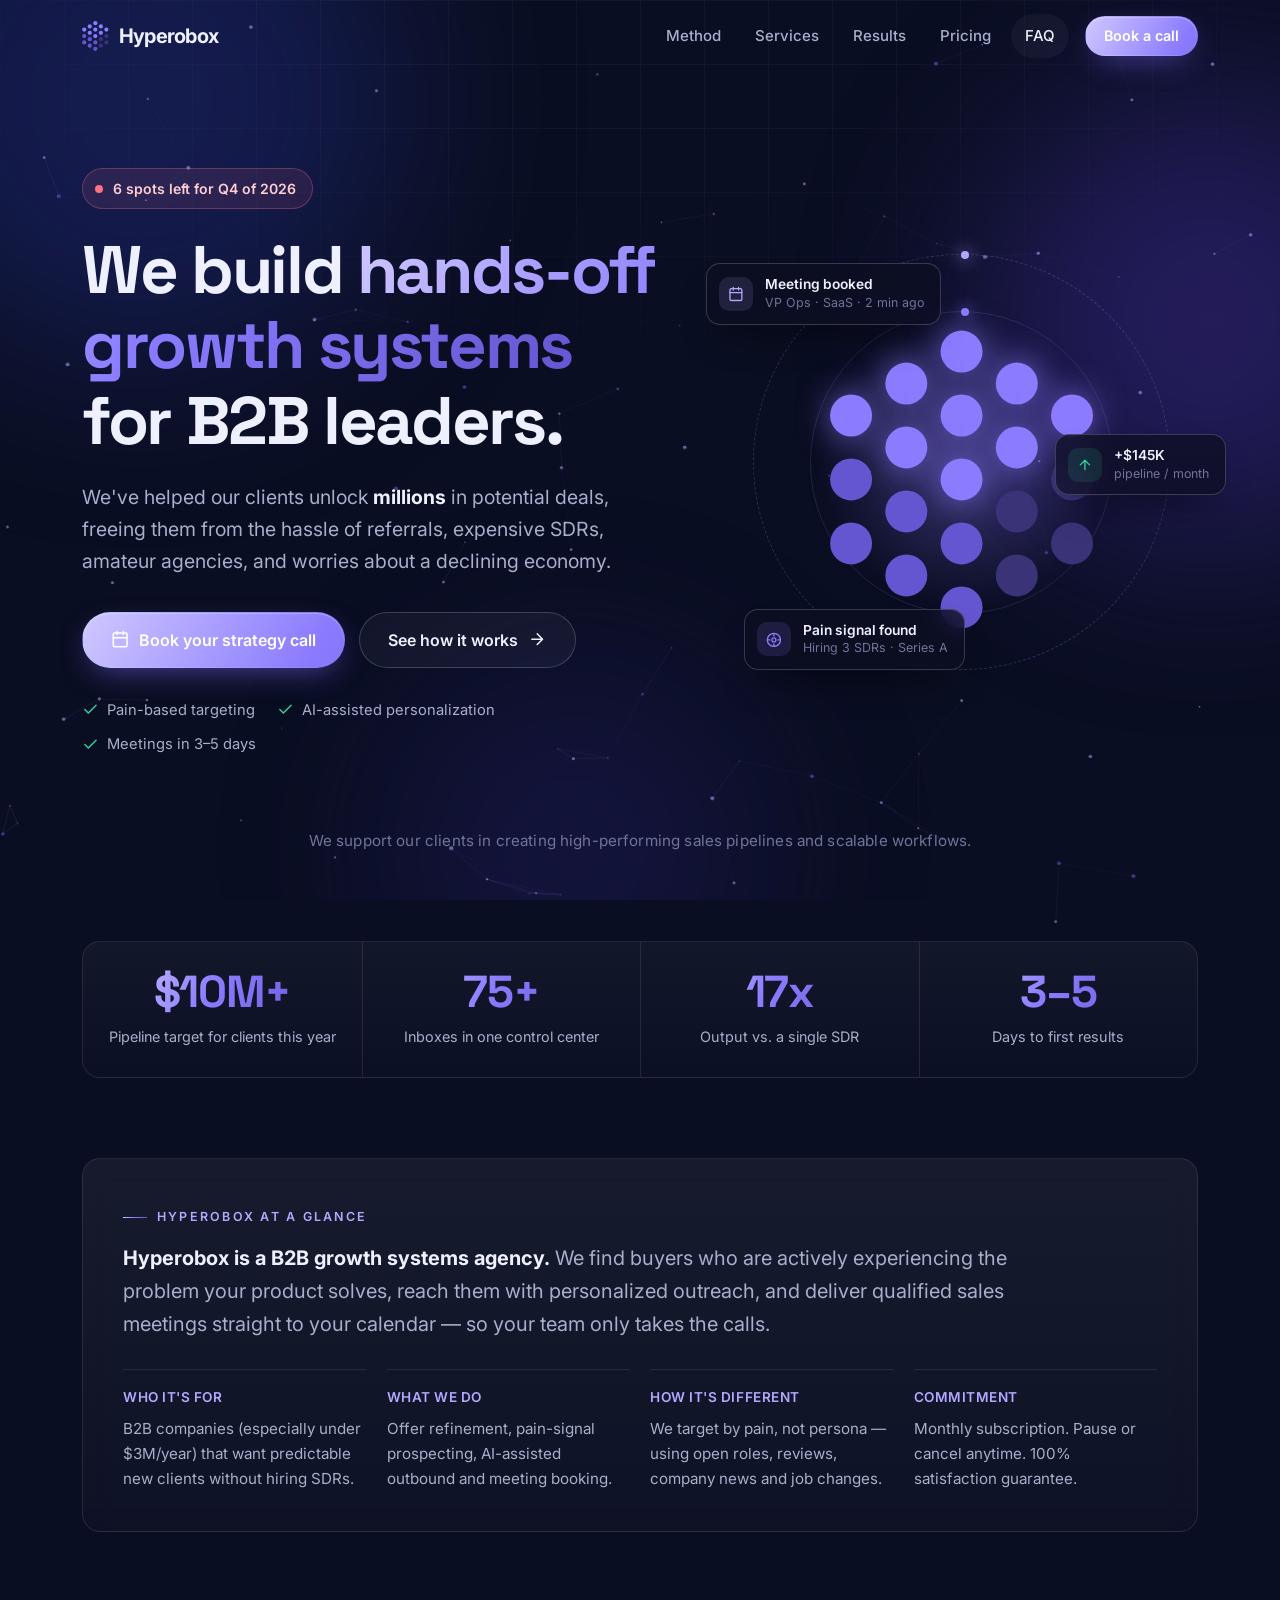
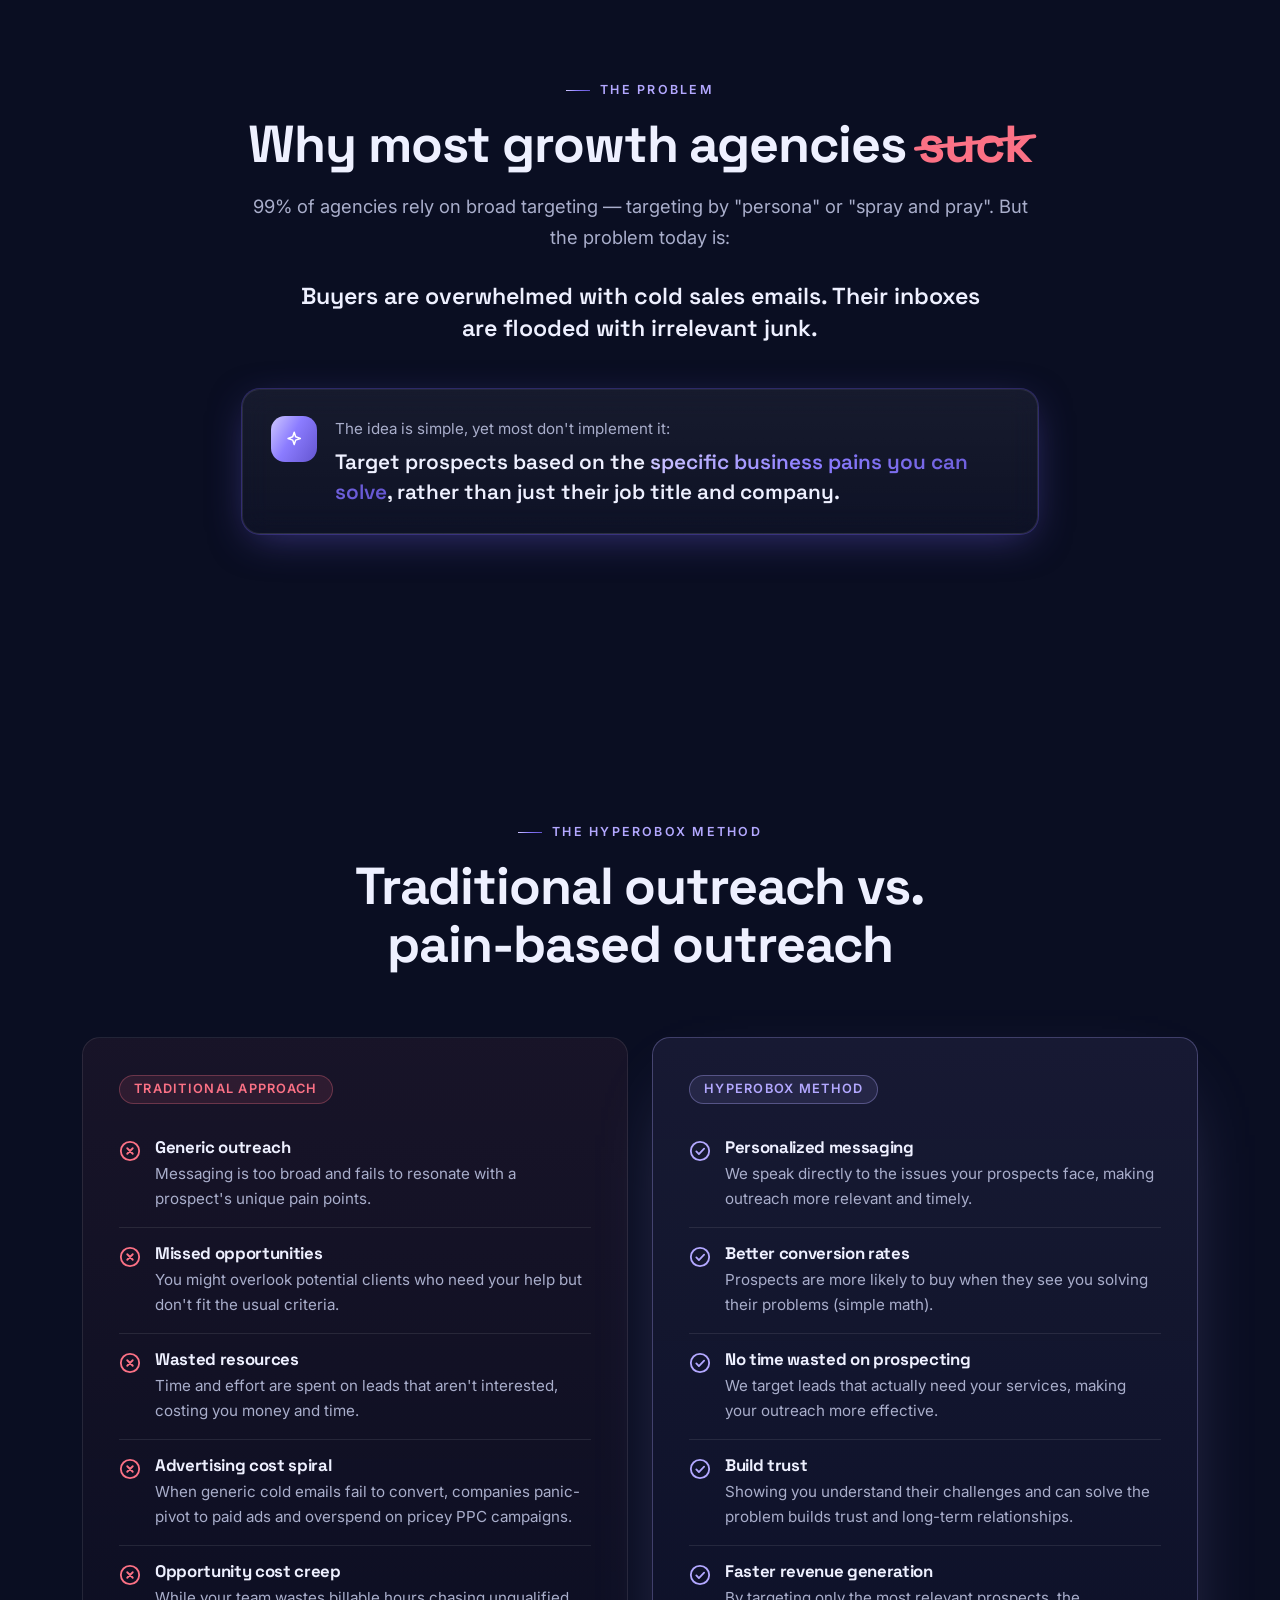
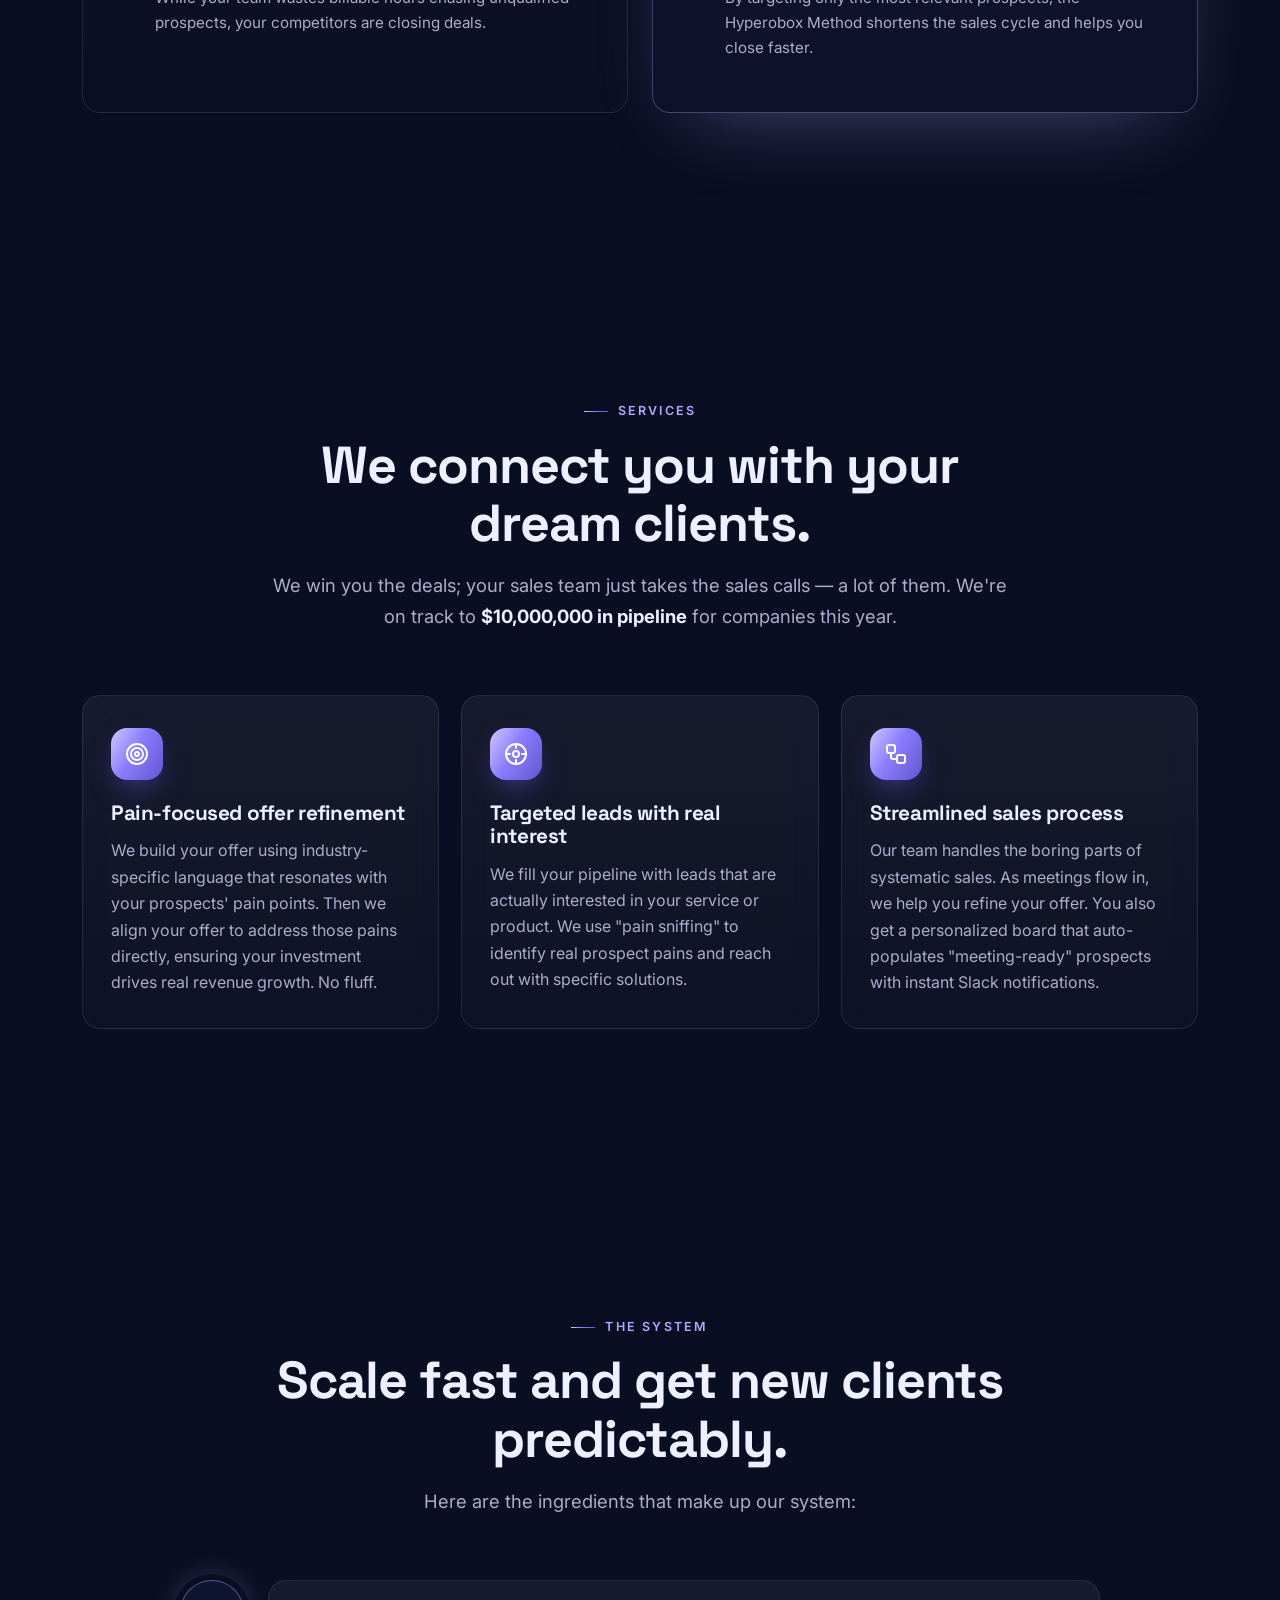
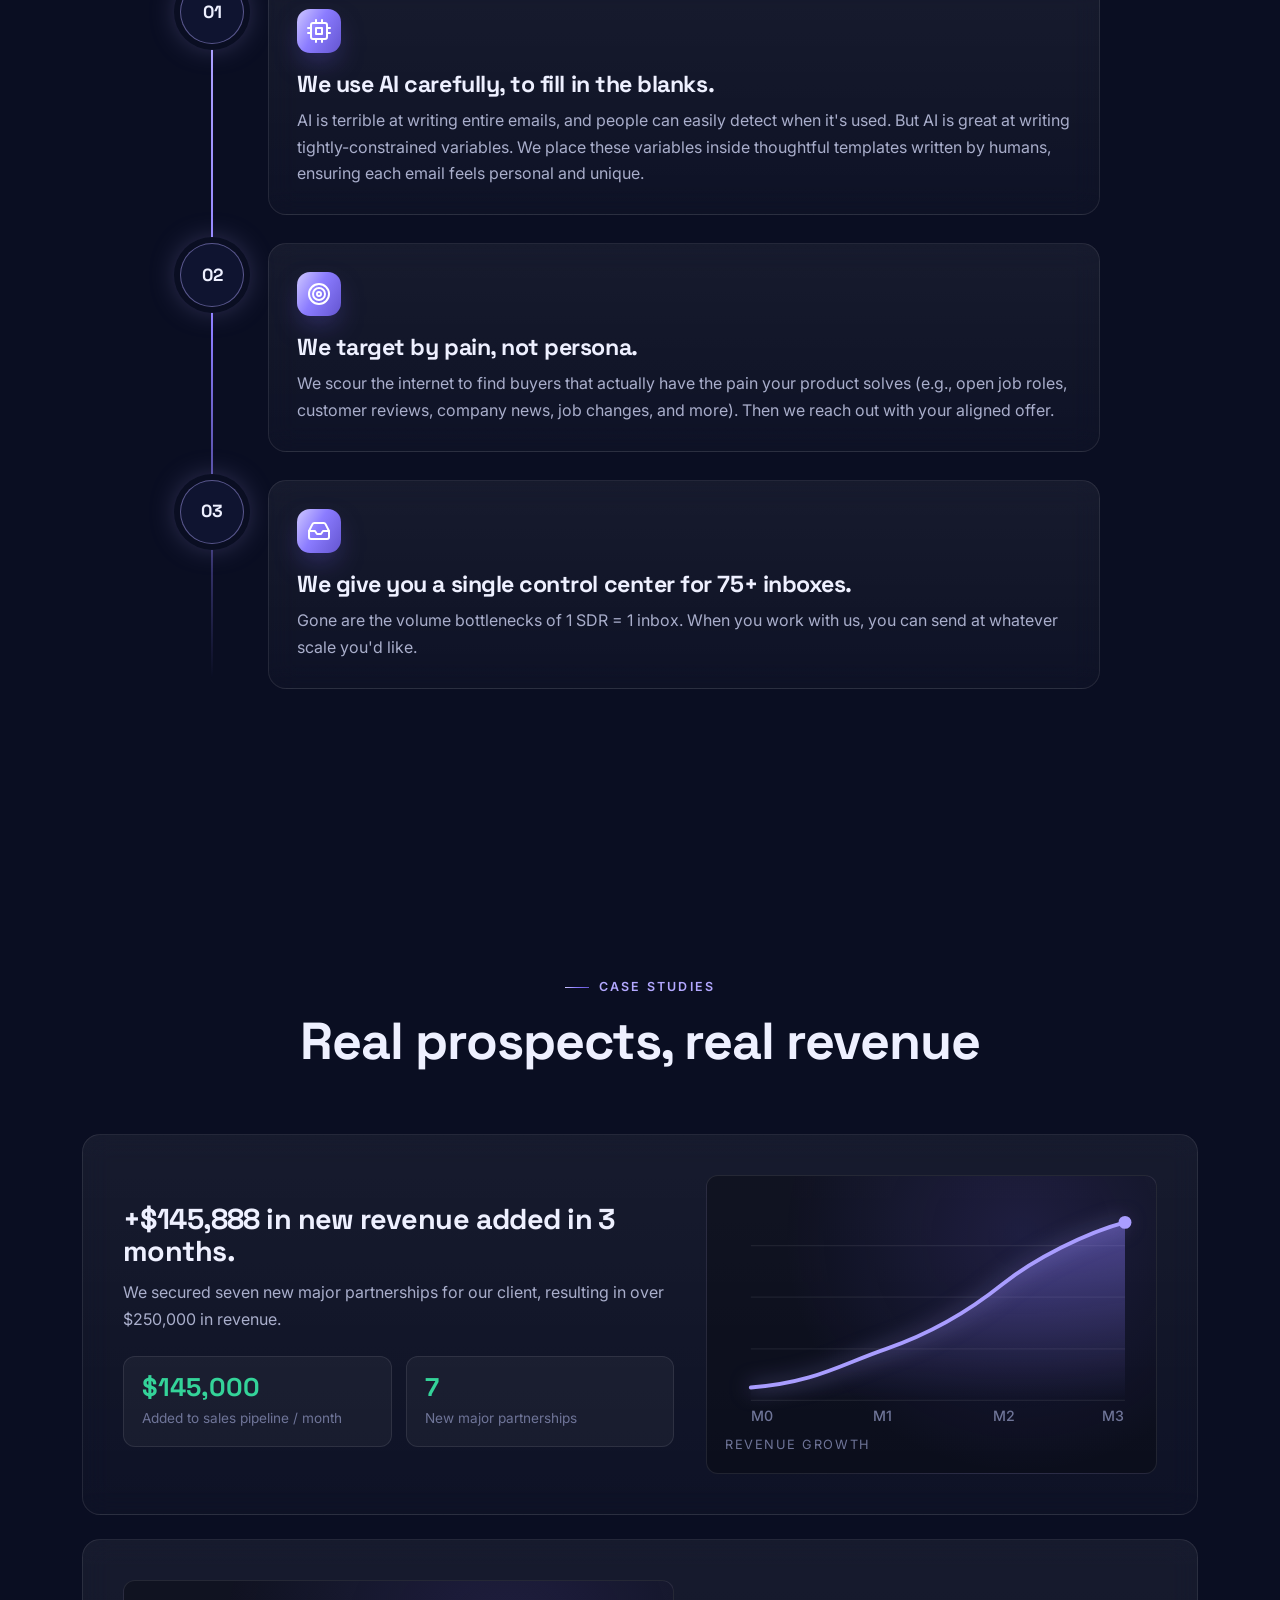
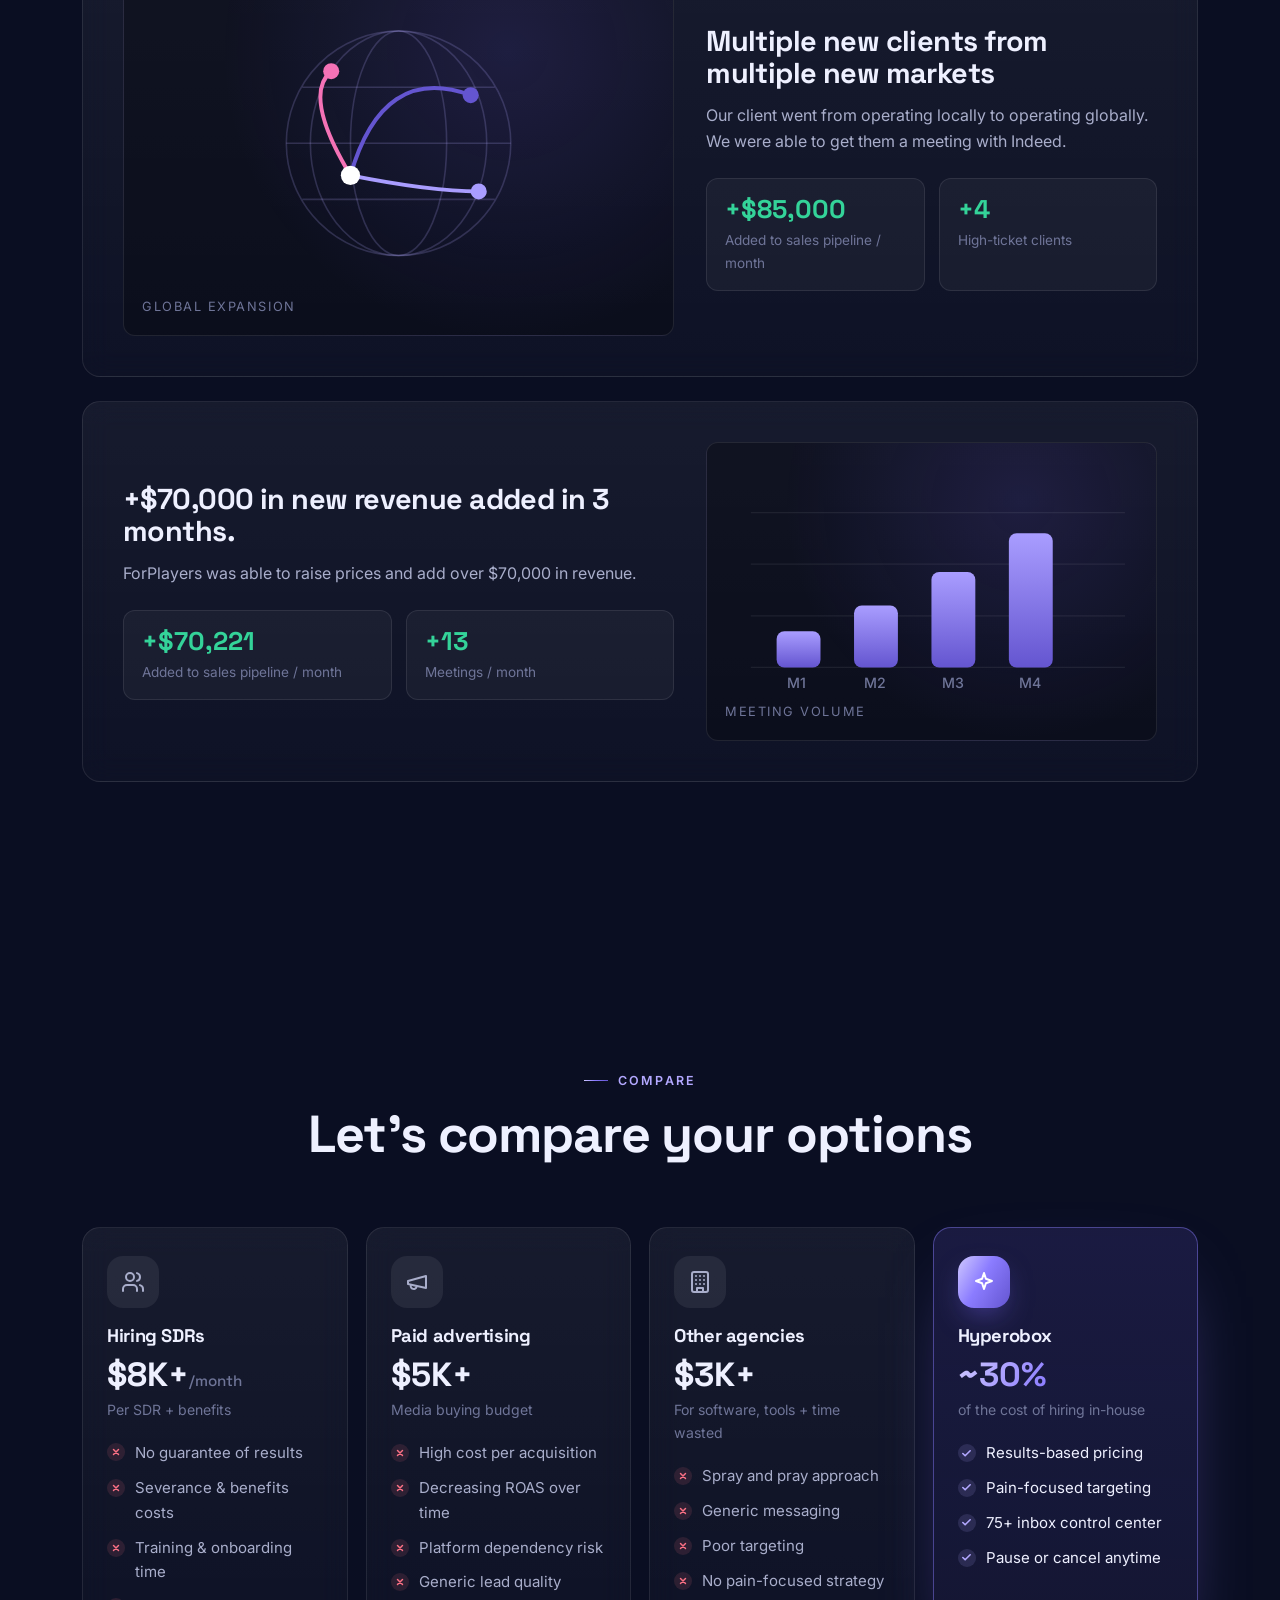
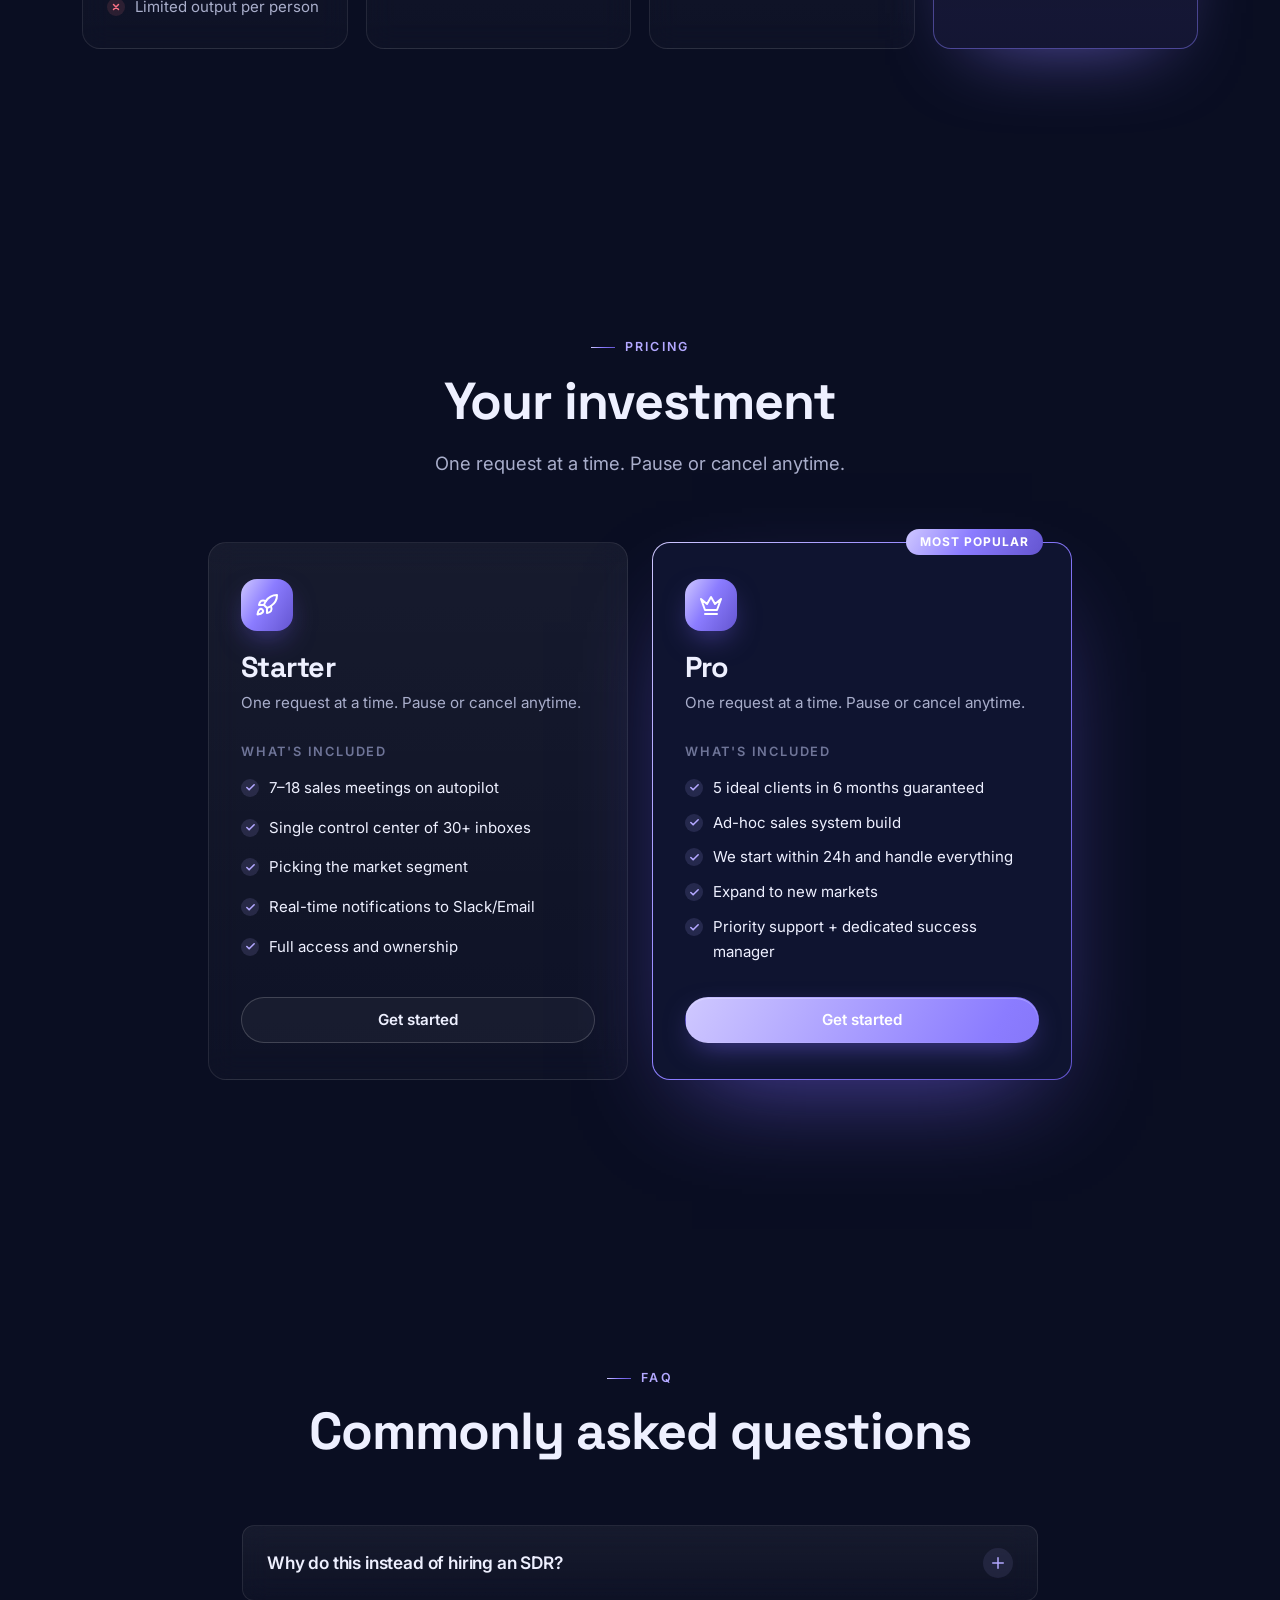
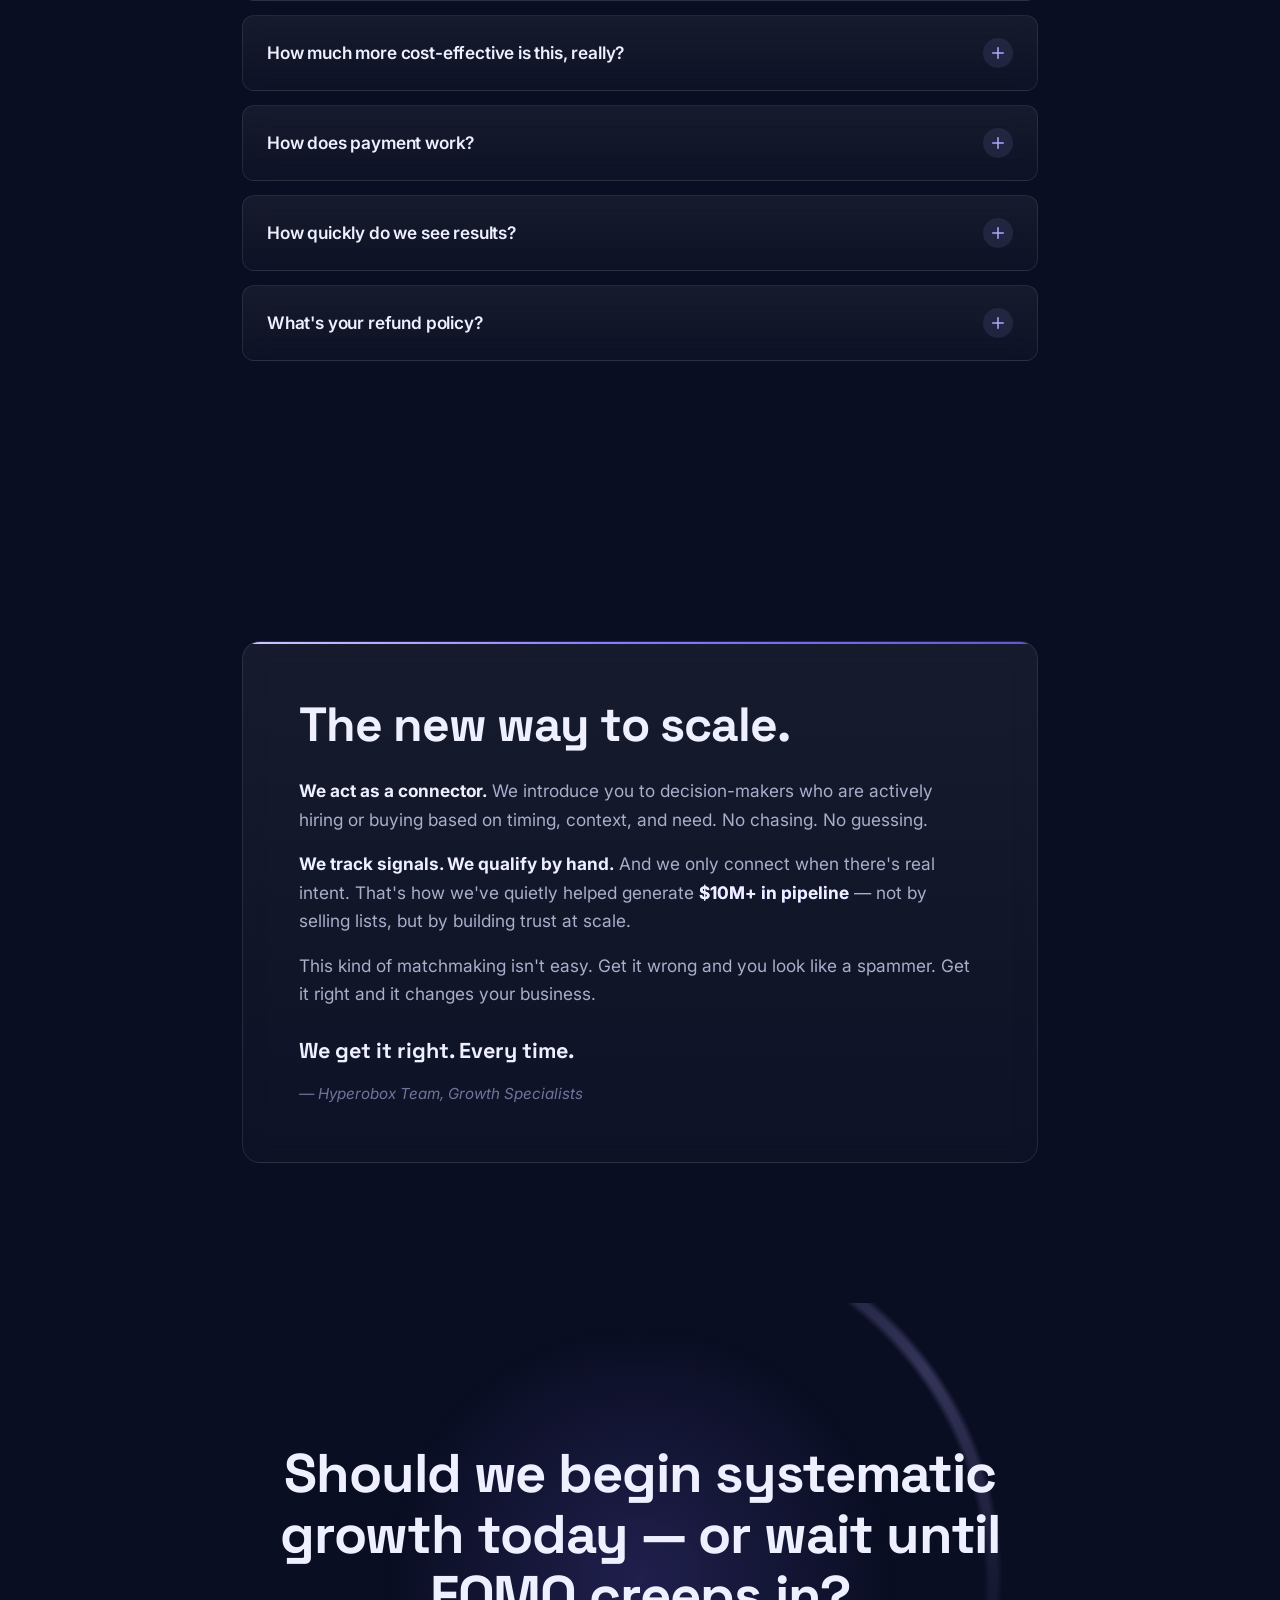
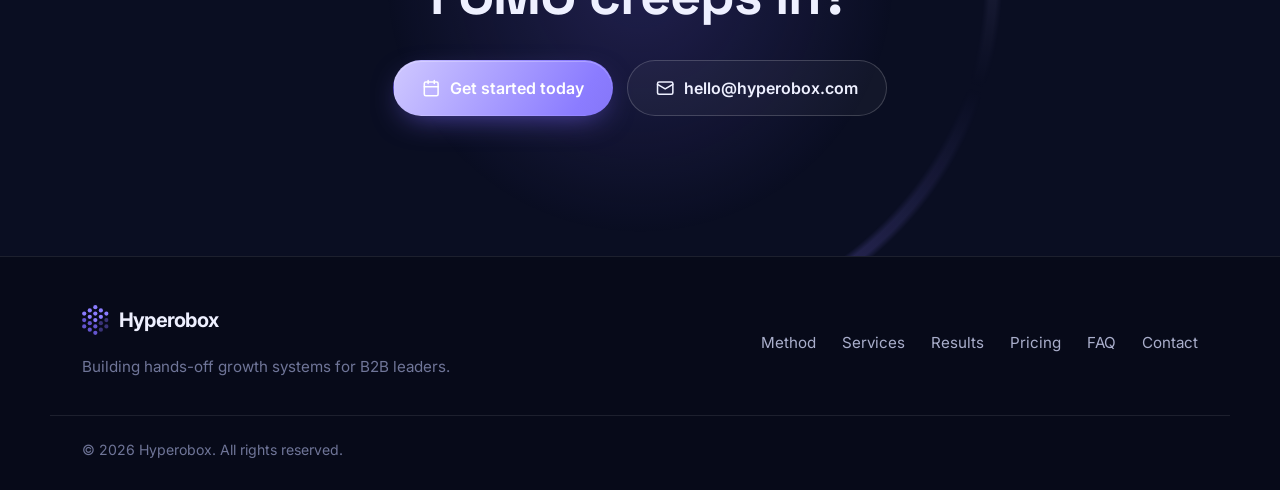
==== commit 48ce391a: "Apply new Hyperobox dot-cube logo and violet brand palette - Replace hexagon mark with the 19-dot is" ====
--- a/index.html
+++ b/index.html
@@ -11,7 +11,7 @@
   <meta name="author" content="Hyperobox" />
   <meta name="robots" content="index, follow, max-image-preview:large, max-snippet:-1, max-video-preview:-1" />
   <link rel="canonical" href="https://hyperobox.com/" />
-  <meta name="theme-color" content="#05060f" />
+  <meta name="theme-color" content="#0a0e22" />
   <meta name="color-scheme" content="dark" />
 
   <!-- Open Graph -->
@@ -141,11 +141,7 @@
 
   <!-- Icon sprite (inline = zero extra requests) -->
   <svg width="0" height="0" class="sprite" aria-hidden="true" focusable="false">
-    <defs>
-      <linearGradient id="grad-icon" x1="0" y1="0" x2="1" y2="1">
-        <stop offset="0" stop-color="#22d3ee" /><stop offset="1" stop-color="#a855f7" />
-      </linearGradient>
-    </defs>
+    <symbol id="logo-mark" viewBox="0 0 96 108.1"><circle cx="48" cy="7.8" r="7.6" fill="#8B7CFF"/><circle cx="28" cy="19.38" r="7.6" fill="#8B7CFF"/><circle cx="68" cy="19.38" r="7.6" fill="#8B7CFF"/><circle cx="8" cy="30.96" r="7.6" fill="#8B7CFF"/><circle cx="48" cy="30.96" r="7.6" fill="#8B7CFF"/><circle cx="88" cy="30.96" r="7.6" fill="#8B7CFF"/><circle cx="28" cy="42.54" r="7.6" fill="#8B7CFF"/><circle cx="68" cy="42.54" r="7.6" fill="#8B7CFF"/><circle cx="8" cy="54.12" r="7.6" fill="#6455D0"/><circle cx="48" cy="54.12" r="7.6" fill="#8B7CFF"/><circle cx="88" cy="54.12" r="7.6" fill="#3A3378"/><circle cx="28" cy="65.7" r="7.6" fill="#6455D0"/><circle cx="68" cy="65.7" r="7.6" fill="#3A3378"/><circle cx="8" cy="77.28" r="7.6" fill="#6455D0"/><circle cx="48" cy="77.28" r="7.6" fill="#6455D0"/><circle cx="88" cy="77.28" r="7.6" fill="#3A3378"/><circle cx="28" cy="88.86" r="7.6" fill="#6455D0"/><circle cx="68" cy="88.86" r="7.6" fill="#3A3378"/><circle cx="48" cy="100.44" r="7.6" fill="#6455D0"/></symbol>
     <symbol id="i-calendar" viewBox="0 0 24 24"><rect x="3" y="4" width="18" height="18" rx="2"/><path d="M16 2v4M8 2v4M3 10h18"/></symbol>
     <symbol id="i-arrow" viewBox="0 0 24 24"><path d="M5 12h14M12 5l7 7-7 7"/></symbol>
     <symbol id="i-x" viewBox="0 0 24 24"><circle cx="12" cy="12" r="10"/><path d="M15 9l-6 6M9 9l6 6"/></symbol>
@@ -177,10 +173,7 @@
   <header class="site-header" id="top">
     <nav class="nav container" aria-label="Primary">
       <a href="#home" class="brand" aria-label="Hyperobox home">
-        <svg class="brand-mark" viewBox="0 0 32 32" aria-hidden="true">
-          <path d="M16 2l12 7v14l-12 7-12-7V9z" fill="none" stroke="url(#grad-icon)" stroke-width="2"/>
-          <path d="M16 9l6 3.5v7L16 23l-6-3.5v-7z" fill="url(#grad-icon)" opacity=".85"/>
-        </svg>
+        <svg class="brand-mark" viewBox="0 0 96 108.1" aria-hidden="true"><use href="#logo-mark"/></svg>
         <span>Hyperobox</span>
       </a>
 
@@ -245,14 +238,9 @@
         <div class="hero-visual" aria-hidden="true">
           <div class="orbit orbit-1"></div>
           <div class="orbit orbit-2"></div>
-          <div class="hypercube">
-            <div class="cube cube-outer">
-              <i class="f1"></i><i class="f2"></i><i class="f3"></i><i class="f4"></i><i class="f5"></i><i class="f6"></i>
-            </div>
-            <div class="cube cube-inner">
-              <i class="f1"></i><i class="f2"></i><i class="f3"></i><i class="f4"></i><i class="f5"></i><i class="f6"></i>
-            </div>
-            <div class="core"></div>
+          <div class="hero-mark-wrap">
+            <div class="hero-glow"></div>
+            <svg class="hero-mark" viewBox="0 0 96 108.1"><circle cx="48" cy="7.8" r="7.6" class="lm-t" style="--i:0"/><circle cx="28" cy="19.38" r="7.6" class="lm-t" style="--i:1"/><circle cx="68" cy="19.38" r="7.6" class="lm-t" style="--i:2"/><circle cx="8" cy="30.96" r="7.6" class="lm-t" style="--i:3"/><circle cx="48" cy="30.96" r="7.6" class="lm-t" style="--i:4"/><circle cx="88" cy="30.96" r="7.6" class="lm-t" style="--i:5"/><circle cx="28" cy="42.54" r="7.6" class="lm-t" style="--i:6"/><circle cx="68" cy="42.54" r="7.6" class="lm-t" style="--i:7"/><circle cx="8" cy="54.12" r="7.6" class="lm-l" style="--i:8"/><circle cx="48" cy="54.12" r="7.6" class="lm-t" style="--i:9"/><circle cx="88" cy="54.12" r="7.6" class="lm-r" style="--i:10"/><circle cx="28" cy="65.7" r="7.6" class="lm-l" style="--i:11"/><circle cx="68" cy="65.7" r="7.6" class="lm-r" style="--i:12"/><circle cx="8" cy="77.28" r="7.6" class="lm-l" style="--i:13"/><circle cx="48" cy="77.28" r="7.6" class="lm-l" style="--i:14"/><circle cx="88" cy="77.28" r="7.6" class="lm-r" style="--i:15"/><circle cx="28" cy="88.86" r="7.6" class="lm-l" style="--i:16"/><circle cx="68" cy="88.86" r="7.6" class="lm-r" style="--i:17"/><circle cx="48" cy="100.44" r="7.6" class="lm-l" style="--i:18"/></svg>
           </div>
 
           <div class="float-card fc-1">
@@ -363,7 +351,7 @@
 
           <article class="compare-col compare-new reveal" aria-labelledby="new-title">
             <header class="compare-head">
-              <span class="tag tag-cyan">Hyperobox Method</span>
+              <span class="tag tag-brand">Hyperobox Method</span>
               <h3 id="new-title" class="visually-hidden">Hyperobox Method</h3>
             </header>
             <ul class="compare-list">
@@ -470,12 +458,12 @@
               <svg viewBox="0 0 320 180" role="img" aria-labelledby="c1t">
                 <title id="c1t">Monthly pipeline growing over three months</title>
                 <defs>
-                  <linearGradient id="area1" x1="0" y1="0" x2="0" y2="1"><stop offset="0" stop-color="#22d3ee" stop-opacity=".45"/><stop offset="1" stop-color="#22d3ee" stop-opacity="0"/></linearGradient>
+                  <linearGradient id="area1" x1="0" y1="0" x2="0" y2="1"><stop offset="0" stop-color="#8b7cff" stop-opacity=".45"/><stop offset="1" stop-color="#8b7cff" stop-opacity="0"/></linearGradient>
                 </defs>
                 <g class="viz-grid"><path d="M20 40H310M20 80H310M20 120H310M20 160H310"/></g>
                 <path class="viz-area" d="M20 160 L20 150 C70 146 90 132 125 120 S190 90 215 70 S280 30 310 22 L310 160Z" fill="url(#area1)"/>
-                <path class="viz-line draw" d="M20 150 C70 146 90 132 125 120 S190 90 215 70 S280 30 310 22" stroke="#22d3ee"/>
-                <circle class="viz-dot" cx="310" cy="22" r="5" fill="#22d3ee"/>
+                <path class="viz-line draw" d="M20 150 C70 146 90 132 125 120 S190 90 215 70 S280 30 310 22" stroke="#a99dff"/>
+                <circle class="viz-dot" cx="310" cy="22" r="5" fill="#a99dff"/>
                 <g class="viz-label"><text x="20" y="176">M0</text><text x="115" y="176">M1</text><text x="208" y="176">M2</text><text x="292" y="176">M3</text></g>
               </svg>
               <figcaption>Revenue growth</figcaption>
@@ -501,12 +489,12 @@
                   <path d="M90 90H230M100 55H220M100 125H220"/>
                 </g>
                 <g class="viz-arcs">
-                  <path class="draw" d="M130 110 Q150 40 205 60" stroke="#a855f7"/>
-                  <path class="draw" d="M130 110 Q180 120 210 120" stroke="#22d3ee"/>
+                  <path class="draw" d="M130 110 Q150 40 205 60" stroke="#6455d0"/>
+                  <path class="draw" d="M130 110 Q180 120 210 120" stroke="#a99dff"/>
                   <path class="draw" d="M130 110 Q100 60 118 45" stroke="#f472b6"/>
                 </g>
                 <circle cx="130" cy="110" r="6" fill="#fff"/>
-                <circle cx="205" cy="60" r="5" fill="#a855f7"/><circle cx="210" cy="120" r="5" fill="#22d3ee"/><circle cx="118" cy="45" r="5" fill="#f472b6"/>
+                <circle cx="205" cy="60" r="5" fill="#6455d0"/><circle cx="210" cy="120" r="5" fill="#a99dff"/><circle cx="118" cy="45" r="5" fill="#f472b6"/>
               </svg>
               <figcaption>Global expansion</figcaption>
             </figure>
@@ -525,7 +513,7 @@
               <svg viewBox="0 0 320 180" role="img" aria-labelledby="c3t">
                 <title id="c3t">Meeting volume increasing month over month</title>
                 <defs>
-                  <linearGradient id="bar" x1="0" y1="1" x2="0" y2="0"><stop offset="0" stop-color="#6366f1"/><stop offset="1" stop-color="#a855f7"/></linearGradient>
+                  <linearGradient id="bar" x1="0" y1="1" x2="0" y2="0"><stop offset="0" stop-color="#6455d0"/><stop offset="1" stop-color="#a99dff"/></linearGradient>
                 </defs>
                 <g class="viz-grid"><path d="M20 40H310M20 80H310M20 120H310M20 160H310"/></g>
                 <g class="viz-bars" fill="url(#bar)">
@@ -721,10 +709,7 @@
     <div class="container footer-grid">
       <div>
         <a href="#home" class="brand" aria-label="Hyperobox home">
-          <svg class="brand-mark" viewBox="0 0 32 32" aria-hidden="true">
-            <path d="M16 2l12 7v14l-12 7-12-7V9z" fill="none" stroke="url(#grad-icon)" stroke-width="2"/>
-            <path d="M16 9l6 3.5v7L16 23l-6-3.5v-7z" fill="url(#grad-icon)" opacity=".85"/>
-          </svg>
+          <svg class="brand-mark" viewBox="0 0 96 108.1" aria-hidden="true"><use href="#logo-mark"/></svg>
           <span>Hyperobox</span>
         </a>
         <p class="footer-tag">Building hands-off growth systems for B2B leaders.</p>
--- a/css/style.css
+++ b/css/style.css
@@ -3,8 +3,8 @@
    ========================================================= */
 
 :root {
-  --bg: #05060f;
-  --bg-2: #0a0c1b;
+  --bg: #0a0e22;
+  --bg-2: #0f1430;
   --surface: rgba(255, 255, 255, 0.04);
   --surface-2: rgba(255, 255, 255, 0.07);
   --border: rgba(255, 255, 255, 0.09);
@@ -12,15 +12,15 @@
   --text: #eef0ff;
   --text-2: #a9aecb;
   --text-3: #6f7598;
-  --cyan: #22d3ee;
-  --indigo: #6366f1;
-  --violet: #a855f7;
+  --lilac: #b3a8ff;
+  --indigo: #6455d0;
+  --violet: #8b7cff;
   --pink: #f472b6;
   --green: #34d399;
   --red: #fb7185;
-  --grad: linear-gradient(120deg, var(--cyan) 0%, var(--indigo) 50%, var(--violet) 100%);
-  --grad-soft: linear-gradient(120deg, rgba(34, 211, 238, .16), rgba(168, 85, 247, .16));
-  --glow: 0 0 0 1px rgba(99, 102, 241, .35), 0 10px 40px -10px rgba(99, 102, 241, .55);
+  --grad: linear-gradient(120deg, #cfc8ff 0%, var(--violet) 45%, var(--indigo) 100%);
+  --grad-soft: linear-gradient(120deg, rgba(179, 168, 255, .16), rgba(139, 124, 255, .16));
+  --glow: 0 0 0 1px rgba(100, 85, 208, .35), 0 10px 40px -10px rgba(100, 85, 208, .55);
 
   --font: "Inter", system-ui, -apple-system, "Segoe UI", Roboto, sans-serif;
   --font-display: "Space Grotesk", var(--font);
@@ -52,8 +52,8 @@
 h1, h2, h3, h4 { font-family: var(--font-display); line-height: 1.12; margin: 0; letter-spacing: -0.02em; font-weight: 700; }
 p { margin: 0; }
 ul, ol { margin: 0; padding: 0; list-style: none; }
-::selection { background: rgba(99, 102, 241, .45); color: #fff; }
-:focus-visible { outline: 2px solid var(--cyan); outline-offset: 3px; border-radius: 6px; }
+::selection { background: rgba(100, 85, 208, .45); color: #fff; }
+:focus-visible { outline: 2px solid var(--lilac); outline-offset: 3px; border-radius: 6px; }
 
 .sprite { position: absolute; width: 0; height: 0; overflow: hidden; }
 .ico {
@@ -82,7 +82,7 @@
 .eyebrow {
   display: inline-flex; align-items: center; gap: 10px;
   font: 600 .78rem/1 var(--font); letter-spacing: .18em; text-transform: uppercase;
-  color: var(--cyan); margin-bottom: 18px;
+  color: var(--lilac); margin-bottom: 18px;
 }
 .eyebrow::before { content: ""; width: 24px; height: 1px; background: var(--grad); }
 .nowrap { white-space: nowrap; }
@@ -112,9 +112,9 @@
   position: absolute; border-radius: 50%; filter: blur(90px); opacity: .5;
   animation: drift 22s ease-in-out infinite alternate;
 }
-.bg-aurora span:nth-child(1) { width: 520px; height: 520px; background: #1e3a8a; top: -160px; left: -120px; }
-.bg-aurora span:nth-child(2) { width: 460px; height: 460px; background: #581c87; top: 10%; right: -160px; animation-delay: -7s; }
-.bg-aurora span:nth-child(3) { width: 380px; height: 380px; background: #0e7490; bottom: -140px; left: 30%; opacity: .3; animation-delay: -14s; }
+.bg-aurora span:nth-child(1) { width: 520px; height: 520px; background: #1f2a7a; top: -160px; left: -120px; }
+.bg-aurora span:nth-child(2) { width: 460px; height: 460px; background: #3b2a90; top: 10%; right: -160px; animation-delay: -7s; }
+.bg-aurora span:nth-child(3) { width: 380px; height: 380px; background: #2b2378; bottom: -140px; left: 30%; opacity: .3; animation-delay: -14s; }
 @keyframes drift { to { transform: translate3d(80px, 60px, 0) scale(1.15); } }
 
 .scroll-progress {
@@ -138,13 +138,13 @@
 .btn-block { width: 100%; }
 .btn-primary {
   color: #fff; background: var(--grad); background-size: 200% 100%;
-  box-shadow: 0 10px 30px -10px rgba(99, 102, 241, .8), inset 0 1px 0 rgba(255,255,255,.25);
+  box-shadow: 0 10px 30px -10px rgba(100, 85, 208, .8), inset 0 1px 0 rgba(255,255,255,.25);
   animation: sheen 6s linear infinite;
 }
-.btn-primary:hover { box-shadow: 0 16px 44px -10px rgba(168, 85, 247, .9), inset 0 1px 0 rgba(255,255,255,.3); }
+.btn-primary:hover { box-shadow: 0 16px 44px -10px rgba(139, 124, 255, .9), inset 0 1px 0 rgba(255,255,255,.3); }
 @keyframes sheen { 0%, 100% { background-position: 0% 50%; } 50% { background-position: 100% 50%; } }
 .btn-ghost { color: var(--text); background: var(--surface); border-color: var(--border-hi); }
-.btn-ghost:hover { background: var(--surface-2); border-color: rgba(34, 211, 238, .5); }
+.btn-ghost:hover { background: var(--surface-2); border-color: rgba(179, 168, 255, .5); }
 
 /* ---------- Header ---------- */
 .site-header {
@@ -153,14 +153,15 @@
   border-bottom: 1px solid transparent;
 }
 .site-header.scrolled {
-  background: rgba(5, 6, 15, .72);
+  background: rgba(10, 14, 34, .72);
   -webkit-backdrop-filter: blur(16px) saturate(140%);
   backdrop-filter: blur(16px) saturate(140%);
   border-bottom-color: var(--border);
 }
 .nav { display: flex; align-items: center; justify-content: space-between; height: 72px; }
 .brand { display: inline-flex; align-items: center; gap: 10px; font: 700 1.25rem/1 var(--font-display); letter-spacing: -.02em; }
-.brand-mark { width: 30px; height: 30px; }
+.brand-mark { width: auto; height: 30px; }
+.brand { font-family: var(--font); font-weight: 700; letter-spacing: -.035em; }
 .nav-menu { display: flex; align-items: center; gap: 6px; }
 .nav-link {
   position: relative; padding: 10px 14px; color: var(--text-2); font-size: .94rem; font-weight: 500;
@@ -202,46 +203,30 @@
   font-size: .95rem; letter-spacing: .01em;
 }
 
-/* Hypercube visual */
+/* Hero visual: animated logo mark */
 .hero-visual { position: relative; aspect-ratio: 1; width: 100%; max-width: 480px; margin-inline: auto; perspective: 1100px; }
 .orbit {
-  position: absolute; inset: 6%; border-radius: 50%; border: 1px dashed rgba(148, 163, 255, .22);
+  position: absolute; inset: 6%; border-radius: 50%; border: 1px dashed rgba(179, 168, 255, .22);
   animation: spin 40s linear infinite;
 }
-.orbit-2 { inset: 18%; border-style: solid; border-color: rgba(34, 211, 238, .14); animation-duration: 26s; animation-direction: reverse; }
+.orbit-2 { inset: 18%; border-style: solid; border-color: rgba(179, 168, 255, .14); animation-duration: 26s; animation-direction: reverse; }
 .orbit::after {
   content: ""; position: absolute; top: -4px; left: 50%; width: 8px; height: 8px; border-radius: 50%;
-  background: var(--cyan); box-shadow: 0 0 16px var(--cyan);
+  background: var(--lilac); box-shadow: 0 0 16px var(--lilac);
 }
 .orbit-2::after { background: var(--violet); box-shadow: 0 0 16px var(--violet); }
 @keyframes spin { to { transform: rotate(360deg); } }
 
-.hypercube { position: absolute; inset: 0; display: grid; place-items: center; transform-style: preserve-3d; }
-.cube { position: absolute; transform-style: preserve-3d; animation: tumble 18s linear infinite; }
-.cube i {
-  position: absolute; inset: 0; border: 1.5px solid rgba(34, 211, 238, .55);
-  background: linear-gradient(135deg, rgba(34,211,238,.06), rgba(168,85,247,.08));
-  box-shadow: inset 0 0 30px rgba(99, 102, 241, .25);
-}
-.cube-outer { --s: 200px; width: var(--s); height: var(--s); }
-.cube-inner { --s: 96px; width: var(--s); height: var(--s); animation-duration: 12s; animation-direction: reverse; }
-.cube-inner i { border-color: rgba(168, 85, 247, .8); background: rgba(168, 85, 247, .12); }
-.cube .f1 { transform: translateZ(calc(var(--s) / 2)); }
-.cube .f2 { transform: rotateY(180deg) translateZ(calc(var(--s) / 2)); }
-.cube .f3 { transform: rotateY(90deg) translateZ(calc(var(--s) / 2)); }
-.cube .f4 { transform: rotateY(-90deg) translateZ(calc(var(--s) / 2)); }
-.cube .f5 { transform: rotateX(90deg) translateZ(calc(var(--s) / 2)); }
-.cube .f6 { transform: rotateX(-90deg) translateZ(calc(var(--s) / 2)); }
-@keyframes tumble {
-  from { transform: rotateX(-22deg) rotateY(0deg); }
-  to   { transform: rotateX(-22deg) rotateY(360deg); }
-}
-.core {
-  width: 40px; height: 40px; border-radius: 50%;
-  background: radial-gradient(circle, #fff 0%, var(--cyan) 35%, transparent 70%);
-  filter: blur(2px); animation: breathe 3s ease-in-out infinite;
-}
-@keyframes breathe { 50% { transform: scale(1.5); opacity: .7; } }
+.hero-mark-wrap { position: absolute; inset: 22%; display: grid; place-items: center; }
+.hero-glow { position: absolute; inset: -10%; border-radius: 50%; background: radial-gradient(circle, rgba(139, 124, 255, .35), transparent 65%); filter: blur(10px); animation: breathe 5s ease-in-out infinite; }
+.hero-mark { position: relative; width: 100%; height: auto; overflow: visible; animation: hover-y 7s ease-in-out infinite; }
+.hero-mark circle { transform-box: fill-box; transform-origin: center; animation: dot-wave 3.2s ease-in-out infinite; animation-delay: calc(var(--i) * 90ms); }
+.hero-mark .lm-t { fill: #8b7cff; filter: drop-shadow(0 0 6px rgba(139, 124, 255, .7)); }
+.hero-mark .lm-l { fill: #6455d0; }
+.hero-mark .lm-r { fill: #3a3378; }
+@keyframes dot-wave { 0%, 60%, 100% { transform: scale(1); opacity: 1; } 30% { transform: scale(.82); opacity: .7; } }
+@keyframes hover-y { 50% { transform: translateY(-10px); } }
+@keyframes breathe { 50% { transform: scale(1.12); opacity: .7; } }
 
 .float-card {
   position: absolute; display: flex; align-items: center; gap: 12px; padding: 12px 16px 12px 12px;
@@ -255,10 +240,10 @@
 .float-card small { color: var(--text-3); font-size: .78rem; }
 .fc-icon {
   display: grid; place-items: center; width: 34px; height: 34px; border-radius: 10px;
-  color: var(--cyan); background: rgba(34, 211, 238, .12);
+  color: var(--lilac); background: rgba(179, 168, 255, .12);
 }
 .fc-green { color: var(--green); background: rgba(52, 211, 153, .12); }
-.fc-violet { color: var(--violet); background: rgba(168, 85, 247, .14); }
+.fc-violet { color: var(--violet); background: rgba(139, 124, 255, .14); }
 .fc-1 { top: 8%; left: -4%; }
 .fc-2 { top: 44%; right: -6%; animation-delay: -2s; }
 .fc-3 { bottom: 6%; left: 4%; animation-delay: -4s; }
@@ -288,7 +273,7 @@
 .glance-summary strong { color: var(--text); }
 .glance-list { display: grid; grid-template-columns: repeat(4, 1fr); gap: 20px; margin: 28px 0 0; }
 .glance-list > div { padding-top: 16px; border-top: 1px solid var(--border); }
-.glance-list dt { font-weight: 600; font-size: .85rem; letter-spacing: .04em; text-transform: uppercase; color: var(--cyan); }
+.glance-list dt { font-weight: 600; font-size: .85rem; letter-spacing: .04em; text-transform: uppercase; color: var(--lilac); }
 .glance-list dd { margin: 8px 0 0; color: var(--text-2); font-size: .95rem; }
 
 /* ---------- Problem ---------- */
@@ -317,8 +302,8 @@
 .compare-col { padding: clamp(24px, 3.5vw, 36px); border-radius: var(--radius); border: 1px solid var(--border); }
 .compare-old { background: linear-gradient(180deg, rgba(251,113,133,.06), rgba(251,113,133,.01)); }
 .compare-new {
-  background: linear-gradient(180deg, rgba(34,211,238,.08), rgba(99,102,241,.04));
-  border-color: rgba(34, 211, 238, .3); box-shadow: 0 30px 80px -40px rgba(34, 211, 238, .45);
+  background: linear-gradient(180deg, rgba(179, 168, 255,.08), rgba(100, 85, 208,.04));
+  border-color: rgba(179, 168, 255, .3); box-shadow: 0 30px 80px -40px rgba(179, 168, 255, .45);
 }
 .compare-head { margin-bottom: 18px; }
 .tag {
@@ -326,12 +311,12 @@
   font: 600 .8rem/1 var(--font); letter-spacing: .1em; text-transform: uppercase;
 }
 .tag-red { color: var(--red); background: rgba(251,113,133,.1); border: 1px solid rgba(251,113,133,.3); }
-.tag-cyan { color: var(--cyan); background: rgba(34,211,238,.1); border: 1px solid rgba(34,211,238,.35); }
+.tag-brand { color: var(--lilac); background: rgba(179, 168, 255,.1); border: 1px solid rgba(179, 168, 255,.35); }
 .compare-list li { display: flex; gap: 14px; padding: 16px 0; }
 .compare-list li + li { border-top: 1px solid var(--border); }
 .compare-list .ico { width: 22px; height: 22px; margin-top: 2px; }
 .ico-x { color: var(--red); }
-.ico-ok { color: var(--cyan); }
+.ico-ok { color: var(--lilac); }
 .compare-list h4 { font-size: 1.05rem; margin-bottom: 4px; }
 .compare-list p { color: var(--text-2); font-size: .95rem; }
 
@@ -340,7 +325,7 @@
 .card { position: relative; padding: 32px 28px; transition: border-color .3s, transform .3s var(--ease); transform-style: preserve-3d; }
 .card::before {
   content: ""; position: absolute; inset: -1px; border-radius: inherit; padding: 1px; pointer-events: none;
-  background: radial-gradient(400px circle at var(--mx, 50%) var(--my, 0%), rgba(34,211,238,.6), transparent 45%);
+  background: radial-gradient(400px circle at var(--mx, 50%) var(--my, 0%), rgba(179, 168, 255,.6), transparent 45%);
   -webkit-mask: linear-gradient(#000 0 0) content-box, linear-gradient(#000 0 0);
   -webkit-mask-composite: xor; mask-composite: exclude; opacity: 0; transition: opacity .3s;
 }
@@ -349,7 +334,7 @@
 .card p { color: var(--text-2); }
 .card-icon {
   display: inline-grid; place-items: center; width: 52px; height: 52px; border-radius: 16px;
-  color: #fff; background: var(--grad); box-shadow: 0 12px 30px -10px rgba(99,102,241,.8);
+  color: #fff; background: var(--grad); box-shadow: 0 12px 30px -10px rgba(100, 85, 208,.8);
 }
 .card-icon .ico { width: 24px; height: 24px; }
 .card-icon.dim { color: var(--text-2); background: var(--surface-2); box-shadow: none; }
@@ -358,13 +343,13 @@
 .timeline { position: relative; display: grid; gap: 28px; max-width: 920px; margin: 0 auto; }
 .timeline::before {
   content: ""; position: absolute; left: 31px; top: 10px; bottom: 10px; width: 2px;
-  background: linear-gradient(var(--cyan), var(--violet), transparent);
+  background: linear-gradient(var(--lilac), var(--violet), transparent);
 }
 .step { display: grid; grid-template-columns: 64px 1fr; gap: 24px; align-items: start; }
 .step-num {
   position: relative; z-index: 1; display: grid; place-items: center; width: 64px; height: 64px; border-radius: 50%;
-  font: 700 1.1rem/1 var(--font-display); background: var(--bg-2); border: 1px solid rgba(34,211,238,.45);
-  box-shadow: 0 0 0 6px var(--bg), 0 0 30px rgba(34,211,238,.35);
+  font: 700 1.1rem/1 var(--font-display); background: var(--bg-2); border: 1px solid rgba(179, 168, 255,.45);
+  box-shadow: 0 0 0 6px var(--bg), 0 0 30px rgba(179, 168, 255,.35);
 }
 .step-body { padding: 28px; }
 .step-body .card-icon { width: 44px; height: 44px; border-radius: 13px; }
@@ -383,15 +368,15 @@
 .metric-label { display: block; margin-top: 6px; font-size: .85rem; color: var(--text-3); }
 .case-viz {
   margin: 0; padding: 18px; border-radius: var(--radius-sm);
-  background: radial-gradient(circle at 70% 20%, rgba(99,102,241,.18), transparent 60%), rgba(0,0,0,.25);
+  background: radial-gradient(circle at 70% 20%, rgba(100, 85, 208,.18), transparent 60%), rgba(0,0,0,.25);
   border: 1px solid var(--border);
 }
 .case-viz svg { width: 100%; height: auto; overflow: visible; }
 .case-viz figcaption { margin-top: 8px; font-size: .8rem; color: var(--text-3); text-transform: uppercase; letter-spacing: .12em; }
 .viz-grid path { stroke: rgba(255,255,255,.07); stroke-width: 1; }
 .viz-label text { fill: var(--text-3); font: 500 11px var(--font); }
-.viz-line { fill: none; stroke-width: 3; stroke-linecap: round; filter: drop-shadow(0 0 8px rgba(34,211,238,.6)); }
-.viz-globe { fill: none; stroke: rgba(148,163,255,.2); stroke-width: 1; }
+.viz-line { fill: none; stroke-width: 3; stroke-linecap: round; filter: drop-shadow(0 0 8px rgba(179, 168, 255,.6)); }
+.viz-globe { fill: none; stroke: rgba(179, 168, 255,.2); stroke-width: 1; }
 .viz-arcs path { fill: none; stroke-width: 2.5; stroke-linecap: round; }
 .draw { stroke-dasharray: 600; stroke-dashoffset: 600; transition: stroke-dashoffset 2s var(--ease) .2s; }
 .in .draw { stroke-dashoffset: 0; }
@@ -411,8 +396,8 @@
 .option-sub { color: var(--text-3); font-size: .88rem; margin-top: 4px; }
 .option-win {
   border-radius: var(--radius); position: relative;
-  background: linear-gradient(180deg, rgba(99,102,241,.18), rgba(168,85,247,.08));
-  border: 1px solid rgba(168,85,247,.45); box-shadow: 0 30px 80px -40px rgba(168,85,247,.7);
+  background: linear-gradient(180deg, rgba(100, 85, 208,.18), rgba(139, 124, 255,.08));
+  border: 1px solid rgba(139, 124, 255,.45); box-shadow: 0 30px 80px -40px rgba(139, 124, 255,.7);
 }
 .x-list, .ok-list { margin-top: 20px; display: grid; gap: 10px; font-size: .94rem; }
 .x-list li, .ok-list li { position: relative; padding-left: 28px; color: var(--text-2); }
@@ -425,8 +410,8 @@
 }
 .ok-list li { color: var(--text); }
 .ok-list li::before {
-  background: rgba(34,211,238,.14) no-repeat center/11px
-    url("data:image/svg+xml,%3Csvg xmlns='http://www.w3.org/2000/svg' viewBox='0 0 24 24' fill='none' stroke='%2322d3ee' stroke-width='3.5' stroke-linecap='round' stroke-linejoin='round'%3E%3Cpath d='M20 6L9 17l-5-5'/%3E%3C/svg%3E");
+  background: rgba(179, 168, 255,.14) no-repeat center/11px
+    url("data:image/svg+xml,%3Csvg xmlns='http://www.w3.org/2000/svg' viewBox='0 0 24 24' fill='none' stroke='%23b3a8ff' stroke-width='3.5' stroke-linecap='round' stroke-linejoin='round'%3E%3Cpath d='M20 6L9 17l-5-5'/%3E%3C/svg%3E");
 }
 
 /* ---------- Pricing ---------- */
@@ -442,7 +427,7 @@
     linear-gradient(var(--bg-2), var(--bg-2)) padding-box,
     var(--grad) border-box;
   border: 1.5px solid transparent;
-  box-shadow: 0 40px 100px -40px rgba(99,102,241,.8);
+  box-shadow: 0 40px 100px -40px rgba(100, 85, 208,.8);
 }
 .plan-badge {
   position: absolute; top: -14px; right: 28px; padding: 7px 14px; border-radius: 999px;
@@ -452,7 +437,7 @@
 /* ---------- FAQ ---------- */
 .faq-list { display: grid; gap: 14px; }
 .faq-item { border-radius: var(--radius-sm); transition: border-color .3s; }
-.faq-item[open] { border-color: rgba(34,211,238,.35); }
+.faq-item[open] { border-color: rgba(179, 168, 255,.35); }
 .faq-item summary {
   display: flex; align-items: center; justify-content: space-between; gap: 18px;
   padding: 22px 24px; cursor: pointer; list-style: none;
@@ -460,8 +445,8 @@
 .faq-item summary::-webkit-details-marker { display: none; }
 .faq-item summary h3 { font-size: 1.08rem; font-family: var(--font); font-weight: 600; letter-spacing: -.01em; }
 .faq-ico {
-  width: 30px; height: 30px; padding: 6px; border-radius: 50%; color: var(--cyan);
-  background: rgba(34,211,238,.1); transition: transform .3s var(--ease);
+  width: 30px; height: 30px; padding: 6px; border-radius: 50%; color: var(--lilac);
+  background: rgba(179, 168, 255,.1); transition: transform .3s var(--ease);
 }
 .faq-item[open] .faq-ico { transform: rotate(45deg); }
 .faq-answer { padding: 0 24px 22px; color: var(--text-2); }
@@ -483,14 +468,14 @@
 .cta-ring {
   position: absolute; left: 50%; top: 50%; width: min(900px, 140vw); aspect-ratio: 1; transform: translate(-50%, -50%);
   border-radius: 50%; z-index: -1;
-  background: conic-gradient(from 0deg, transparent, rgba(34,211,238,.25), transparent 30%, rgba(168,85,247,.3), transparent 60%);
+  background: conic-gradient(from 0deg, transparent, rgba(179, 168, 255,.25), transparent 30%, rgba(139, 124, 255,.3), transparent 60%);
   -webkit-mask: radial-gradient(circle, transparent 54%, #000 55%, #000 56%, transparent 57%);
   mask: radial-gradient(circle, transparent 54%, #000 55%, #000 56%, transparent 57%);
   animation: spin 18s linear infinite;
 }
 .final-cta::before {
   content: ""; position: absolute; left: 50%; top: 50%; width: 600px; height: 600px; transform: translate(-50%, -50%);
-  background: radial-gradient(circle, rgba(99,102,241,.25), transparent 60%); z-index: -1;
+  background: radial-gradient(circle, rgba(100, 85, 208,.25), transparent 60%); z-index: -1;
 }
 
 /* ---------- Footer ---------- */
@@ -499,14 +484,14 @@
 .footer-tag { color: var(--text-3); margin-top: 12px; font-size: .95rem; }
 .site-footer nav { display: flex; flex-wrap: wrap; gap: 8px 26px; align-items: center; }
 .site-footer nav a { color: var(--text-2); font-size: .95rem; transition: color .2s; }
-.site-footer nav a:hover { color: var(--cyan); }
+.site-footer nav a:hover { color: var(--lilac); }
 .footer-bottom { margin-top: 36px; padding-top: 22px; border-top: 1px solid var(--border); color: var(--text-3); font-size: .88rem; }
 
 /* ---------- Back to top ---------- */
 .to-top {
   position: fixed; right: 20px; bottom: 20px; z-index: 90; width: 48px; height: 48px; border-radius: 50%;
   display: grid; place-items: center; cursor: pointer; color: #fff; border: 0;
-  background: var(--grad); box-shadow: 0 12px 30px -8px rgba(99,102,241,.8);
+  background: var(--grad); box-shadow: 0 12px 30px -8px rgba(100, 85, 208,.8);
   opacity: 0; transform: translateY(16px); pointer-events: none; transition: opacity .3s, transform .3s var(--ease);
 }
 .to-top.show { opacity: 1; transform: none; pointer-events: auto; }
@@ -525,7 +510,7 @@
   .nav-toggle { display: flex; }
   .nav-menu {
     position: fixed; inset: 72px 0 auto; flex-direction: column; align-items: stretch; gap: 4px;
-    padding: 16px var(--gutter) 24px; background: rgba(5, 6, 15, .96);
+    padding: 16px var(--gutter) 24px; background: rgba(10, 14, 34, .96);
     -webkit-backdrop-filter: blur(18px); backdrop-filter: blur(18px);
     border-bottom: 1px solid var(--border);
     transform: translateY(-8px); opacity: 0; visibility: hidden; transition: all .3s var(--ease);
@@ -536,8 +521,6 @@
 
   .hero-grid { grid-template-columns: 1fr; }
   .hero-visual { max-width: 360px; margin-top: 8px; }
-  .cube-outer { --s: 150px; }
-  .cube-inner { --s: 72px; }
   .compare-grid, .card-grid { grid-template-columns: 1fr; }
   .case { grid-template-columns: 1fr; }
   .case:nth-child(even) .case-copy { order: 0; }
